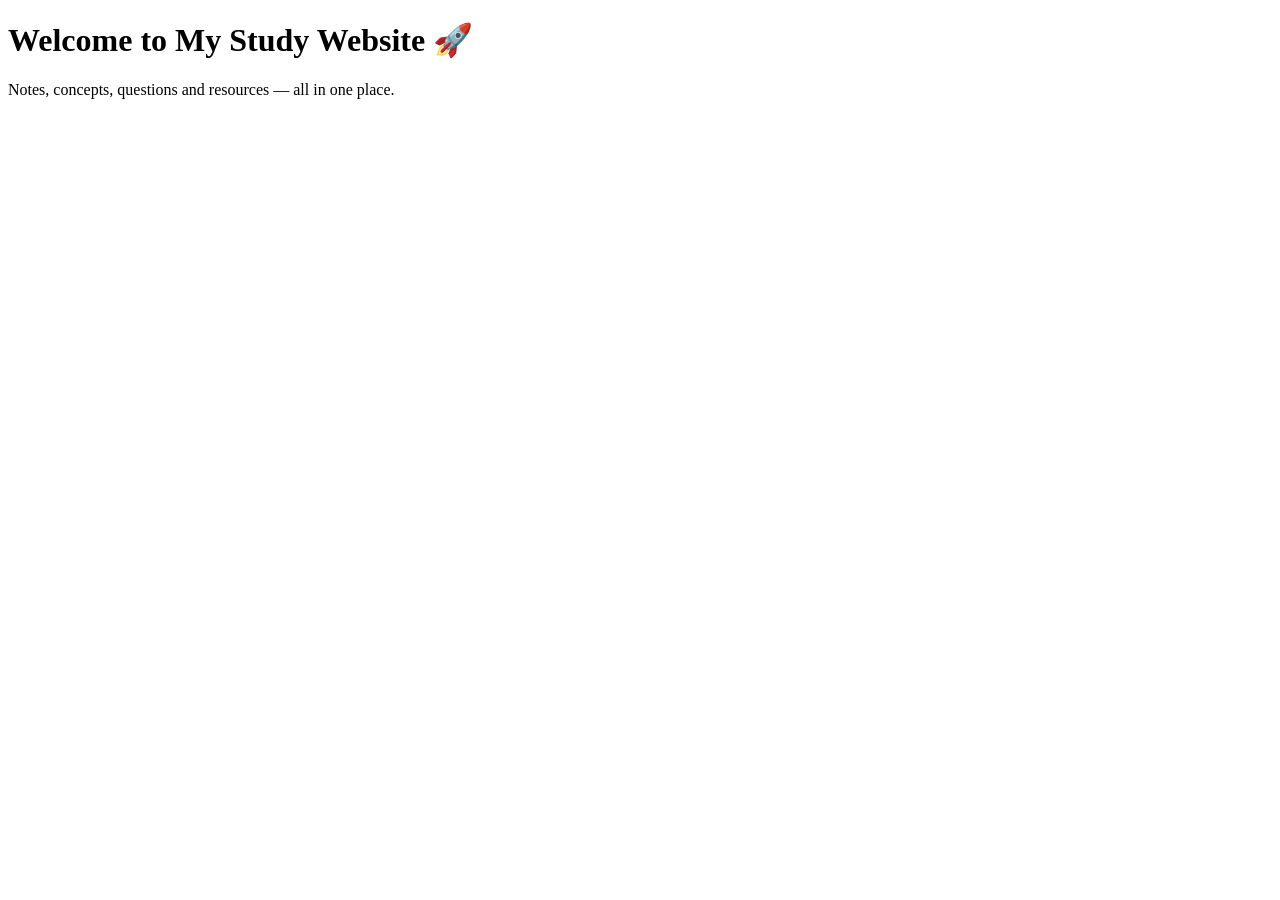
==== index.html @ 1bb15954 "Create index.html" ====
<!DOCTYPE html>
<html>
<head>
    <title>My Study Website</title>
</head>

<body>
    <h1>Welcome to My Study Website 🚀</h1>
    <p>Notes, concepts, questions and resources — all in one place.</p>
</body>
</html>
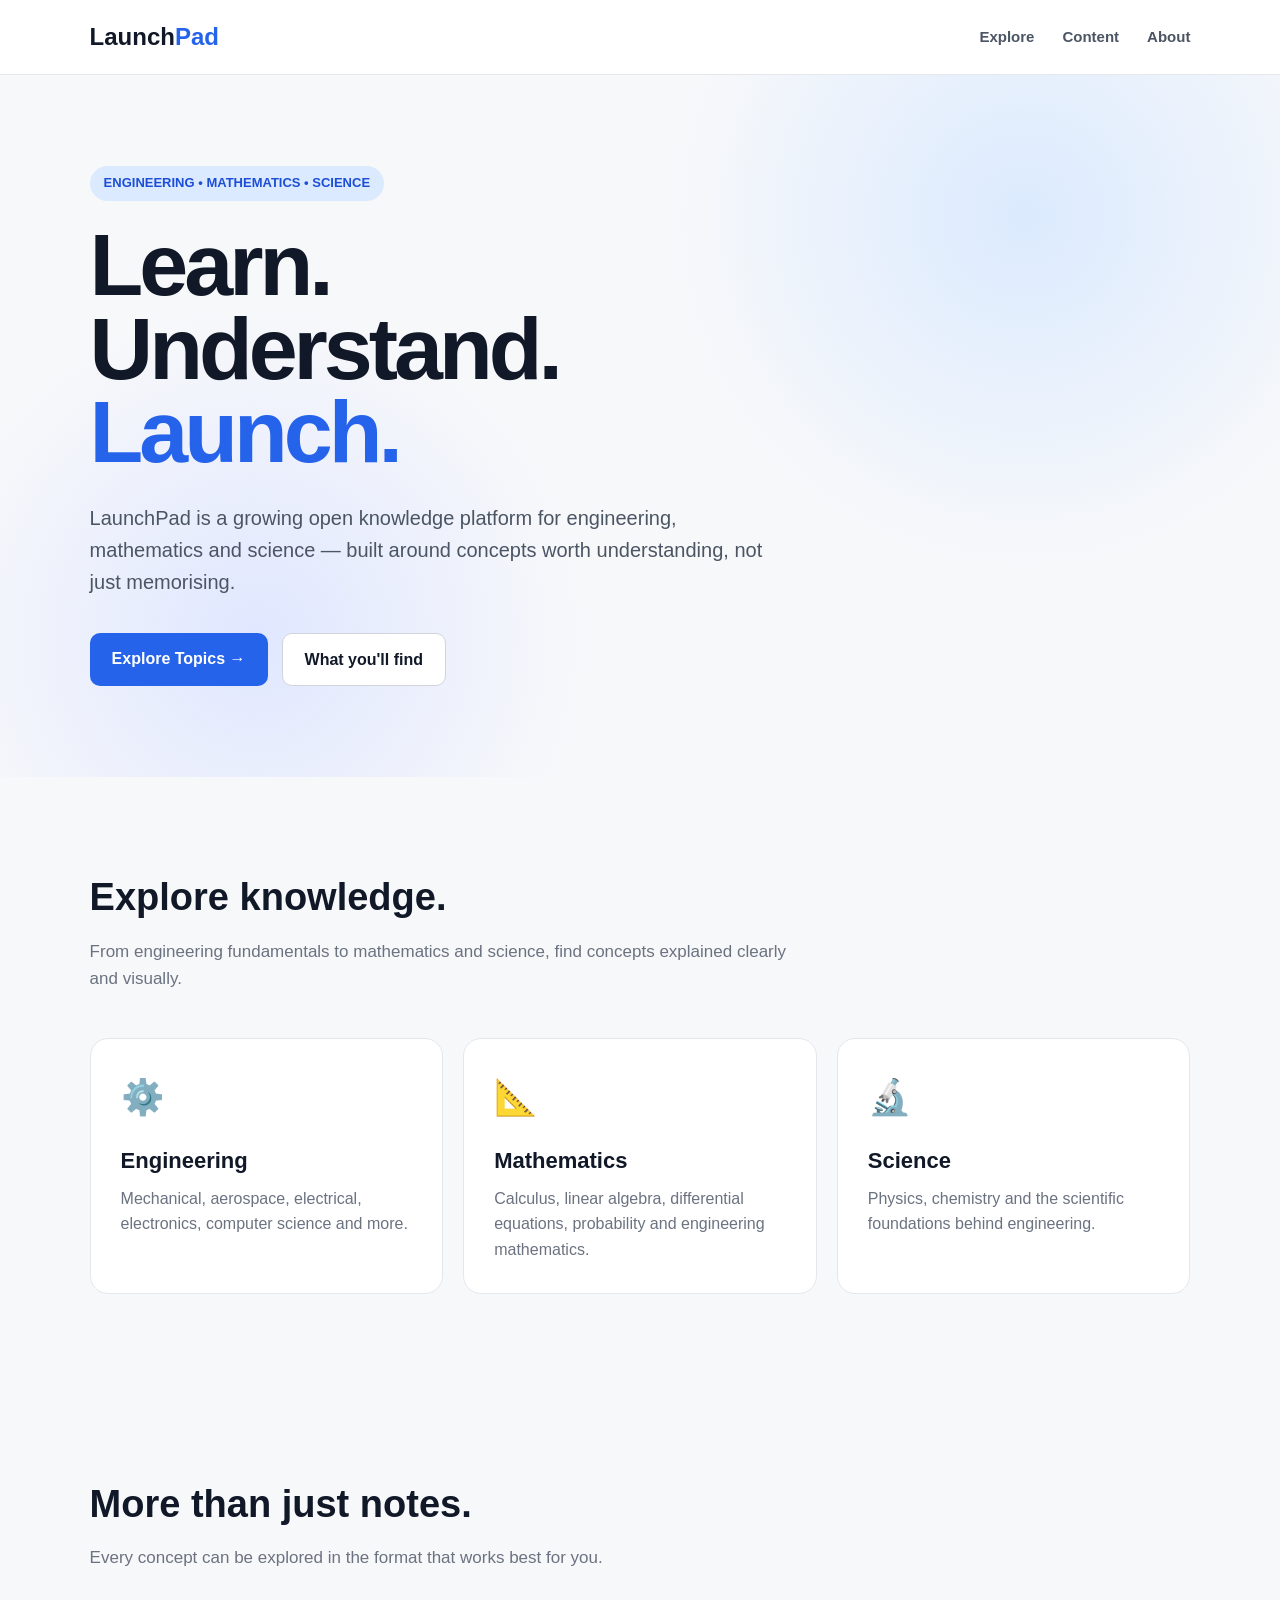
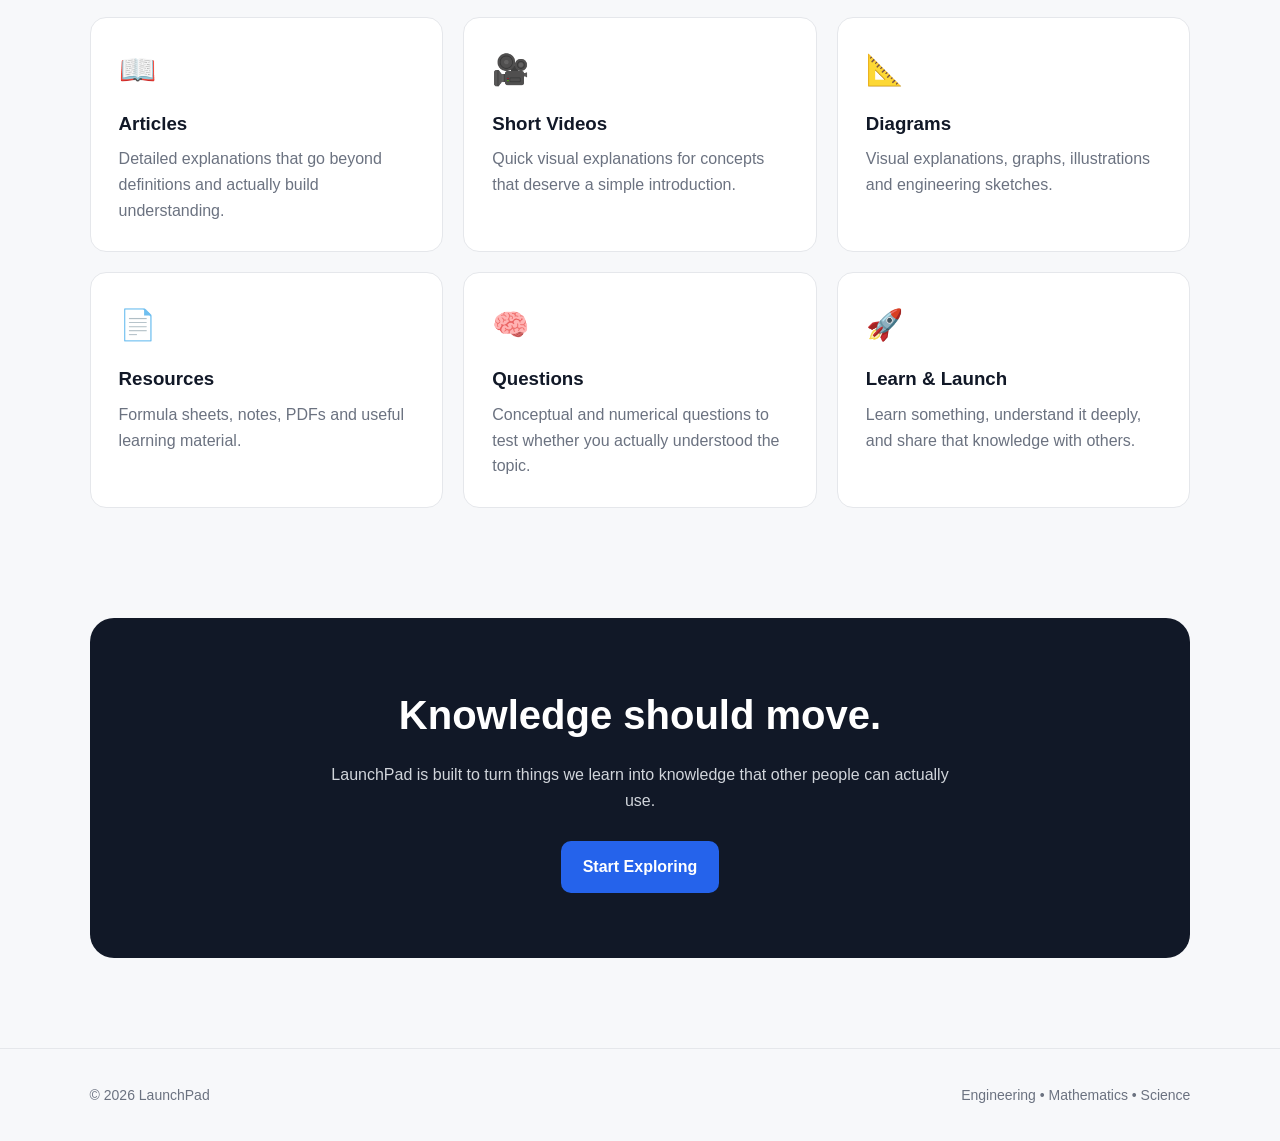
==== commit e0a75794: "Update index.html" ====
--- a/index.html
+++ b/index.html
@@ -1,11 +1,614 @@
 <!DOCTYPE html>
-<html>
+<html lang="en">
 <head>
-    <title>My Study Website</title>
+    <meta charset="UTF-8">
+    <meta name="viewport" content="width=device-width, initial-scale=1.0">
+
+    <title>LaunchPad — Engineering, Mathematics & Science</title>
+
+    <meta name="description"
+          content="LaunchPad is an open learning platform for engineering, mathematics and science.">
+
+    <style>
+        * {
+            margin: 0;
+            padding: 0;
+            box-sizing: border-box;
+        }
+
+        html {
+            scroll-behavior: smooth;
+        }
+
+        body {
+            font-family: -apple-system, BlinkMacSystemFont, "Segoe UI",
+                         Roboto, Helvetica, Arial, sans-serif;
+            background: #f7f8fa;
+            color: #111827;
+            line-height: 1.6;
+        }
+
+        /* NAVBAR */
+
+        nav {
+            position: sticky;
+            top: 0;
+            z-index: 1000;
+
+            display: flex;
+            align-items: center;
+            justify-content: space-between;
+
+            padding: 18px 7%;
+
+            background: rgba(255, 255, 255, 0.92);
+            backdrop-filter: blur(12px);
+
+            border-bottom: 1px solid #e5e7eb;
+        }
+
+        .logo {
+            font-size: 24px;
+            font-weight: 800;
+            text-decoration: none;
+            color: #111827;
+        }
+
+        .logo span {
+            color: #2563eb;
+        }
+
+        .nav-links {
+            display: flex;
+            gap: 28px;
+            list-style: none;
+        }
+
+        .nav-links a {
+            text-decoration: none;
+            color: #4b5563;
+            font-size: 15px;
+            font-weight: 600;
+        }
+
+        .nav-links a:hover {
+            color: #2563eb;
+        }
+
+        /* HERO */
+
+        .hero {
+            min-height: 78vh;
+
+            display: flex;
+            align-items: center;
+
+            padding: 80px 7%;
+
+            background:
+                radial-gradient(circle at 80% 20%, #dbeafe 0%, transparent 30%),
+                radial-gradient(circle at 20% 80%, #e0e7ff 0%, transparent 28%);
+        }
+
+        .hero-content {
+            max-width: 850px;
+        }
+
+        .badge {
+            display: inline-block;
+
+            padding: 7px 14px;
+            margin-bottom: 22px;
+
+            border-radius: 999px;
+
+            background: #dbeafe;
+            color: #1d4ed8;
+
+            font-size: 13px;
+            font-weight: 700;
+        }
+
+        .hero h1 {
+            font-size: clamp(48px, 8vw, 88px);
+            line-height: 0.95;
+            letter-spacing: -4px;
+            margin-bottom: 28px;
+        }
+
+        .hero h1 span {
+            color: #2563eb;
+        }
+
+        .hero p {
+            max-width: 680px;
+
+            font-size: 20px;
+            color: #4b5563;
+
+            margin-bottom: 35px;
+        }
+
+        .buttons {
+            display: flex;
+            gap: 14px;
+            flex-wrap: wrap;
+        }
+
+        .button {
+            display: inline-block;
+
+            padding: 13px 22px;
+
+            border-radius: 10px;
+
+            text-decoration: none;
+
+            font-weight: 700;
+            transition: 0.2s;
+        }
+
+        .primary {
+            background: #2563eb;
+            color: white;
+        }
+
+        .primary:hover {
+            background: #1d4ed8;
+            transform: translateY(-2px);
+        }
+
+        .secondary {
+            background: white;
+            color: #111827;
+            border: 1px solid #d1d5db;
+        }
+
+        .secondary:hover {
+            border-color: #2563eb;
+        }
+
+        /* GENERAL */
+
+        section {
+            padding: 90px 7%;
+        }
+
+        .section-heading {
+            max-width: 700px;
+            margin-bottom: 45px;
+        }
+
+        .section-heading h2 {
+            font-size: 38px;
+            margin-bottom: 10px;
+        }
+
+        .section-heading p {
+            color: #6b7280;
+            font-size: 17px;
+        }
+
+        /* SUBJECTS */
+
+        .subject-grid {
+            display: grid;
+
+            grid-template-columns: repeat(3, 1fr);
+
+            gap: 20px;
+        }
+
+        .subject-card {
+            padding: 30px;
+
+            background: white;
+
+            border: 1px solid #e5e7eb;
+            border-radius: 18px;
+
+            text-decoration: none;
+            color: inherit;
+
+            transition: 0.25s;
+        }
+
+        .subject-card:hover {
+            transform: translateY(-5px);
+            border-color: #93c5fd;
+            box-shadow: 0 15px 35px rgba(0, 0, 0, 0.07);
+        }
+
+        .subject-icon {
+            font-size: 35px;
+            margin-bottom: 18px;
+        }
+
+        .subject-card h3 {
+            font-size: 22px;
+            margin-bottom: 8px;
+        }
+
+        .subject-card p {
+            color: #6b7280;
+        }
+
+        /* CONTENT TYPES */
+
+        .content-grid {
+            display: grid;
+
+            grid-template-columns: repeat(3, 1fr);
+
+            gap: 20px;
+        }
+
+        .content-card {
+            background: white;
+
+            padding: 28px;
+
+            border-radius: 16px;
+
+            border: 1px solid #e5e7eb;
+        }
+
+        .content-card .icon {
+            font-size: 30px;
+            margin-bottom: 15px;
+        }
+
+        .content-card h3 {
+            margin-bottom: 8px;
+        }
+
+        .content-card p {
+            color: #6b7280;
+        }
+
+        /* CTA */
+
+        .cta {
+            margin: 20px 7% 90px;
+
+            padding: 65px 40px;
+
+            border-radius: 24px;
+
+            background: #111827;
+            color: white;
+
+            text-align: center;
+        }
+
+        .cta h2 {
+            font-size: 40px;
+            margin-bottom: 15px;
+        }
+
+        .cta p {
+            max-width: 650px;
+            margin: 0 auto 28px;
+
+            color: #d1d5db;
+        }
+
+        /* FOOTER */
+
+        footer {
+            padding: 35px 7%;
+
+            border-top: 1px solid #e5e7eb;
+
+            display: flex;
+            justify-content: space-between;
+
+            color: #6b7280;
+
+            font-size: 14px;
+        }
+
+        /* MOBILE */
+
+        @media (max-width: 800px) {
+
+            .nav-links {
+                display: none;
+            }
+
+            .hero {
+                min-height: 70vh;
+                padding-top: 60px;
+            }
+
+            .hero h1 {
+                letter-spacing: -2px;
+            }
+
+            .hero p {
+                font-size: 18px;
+            }
+
+            .subject-grid,
+            .content-grid {
+                grid-template-columns: 1fr;
+            }
+
+            section {
+                padding: 65px 6%;
+            }
+
+            .cta {
+                margin: 10px 6% 60px;
+            }
+
+            footer {
+                flex-direction: column;
+                gap: 10px;
+            }
+        }
+    </style>
 </head>
 
 <body>
-    <h1>Welcome to My Study Website 🚀</h1>
-    <p>Notes, concepts, questions and resources — all in one place.</p>
+
+    <!-- NAVIGATION -->
+
+    <nav>
+
+        <a href="#" class="logo">
+            Launch<span>Pad</span>
+        </a>
+
+        <ul class="nav-links">
+            <li><a href="#explore">Explore</a></li>
+            <li><a href="#content">Content</a></li>
+            <li><a href="#about">About</a></li>
+        </ul>
+
+    </nav>
+
+
+    <!-- HERO -->
+
+    <header class="hero">
+
+        <div class="hero-content">
+
+            <div class="badge">
+                ENGINEERING • MATHEMATICS • SCIENCE
+            </div>
+
+            <h1>
+                Learn.<br>
+                Understand.<br>
+                <span>Launch.</span>
+            </h1>
+
+            <p>
+                LaunchPad is a growing open knowledge platform for
+                engineering, mathematics and science — built around
+                concepts worth understanding, not just memorising.
+            </p>
+
+            <div class="buttons">
+
+                <a href="#explore" class="button primary">
+                    Explore Topics →
+                </a>
+
+                <a href="#content" class="button secondary">
+                    What you'll find
+                </a>
+
+            </div>
+
+        </div>
+
+    </header>
+
+
+    <!-- EXPLORE -->
+
+    <section id="explore">
+
+        <div class="section-heading">
+
+            <h2>Explore knowledge.</h2>
+
+            <p>
+                From engineering fundamentals to mathematics and
+                science, find concepts explained clearly and visually.
+            </p>
+
+        </div>
+
+
+        <div class="subject-grid">
+
+            <a href="#" class="subject-card">
+
+                <div class="subject-icon">⚙️</div>
+
+                <h3>Engineering</h3>
+
+                <p>
+                    Mechanical, aerospace, electrical, electronics,
+                    computer science and more.
+                </p>
+
+            </a>
+
+
+            <a href="#" class="subject-card">
+
+                <div class="subject-icon">📐</div>
+
+                <h3>Mathematics</h3>
+
+                <p>
+                    Calculus, linear algebra, differential equations,
+                    probability and engineering mathematics.
+                </p>
+
+            </a>
+
+
+            <a href="#" class="subject-card">
+
+                <div class="subject-icon">🔬</div>
+
+                <h3>Science</h3>
+
+                <p>
+                    Physics, chemistry and the scientific foundations
+                    behind engineering.
+                </p>
+
+            </a>
+
+        </div>
+
+    </section>
+
+
+    <!-- CONTENT -->
+
+    <section id="content">
+
+        <div class="section-heading">
+
+            <h2>More than just notes.</h2>
+
+            <p>
+                Every concept can be explored in the format that
+                works best for you.
+            </p>
+
+        </div>
+
+
+        <div class="content-grid">
+
+            <div class="content-card">
+
+                <div class="icon">📖</div>
+
+                <h3>Articles</h3>
+
+                <p>
+                    Detailed explanations that go beyond definitions
+                    and actually build understanding.
+                </p>
+
+            </div>
+
+
+            <div class="content-card">
+
+                <div class="icon">🎥</div>
+
+                <h3>Short Videos</h3>
+
+                <p>
+                    Quick visual explanations for concepts that
+                    deserve a simple introduction.
+                </p>
+
+            </div>
+
+
+            <div class="content-card">
+
+                <div class="icon">📐</div>
+
+                <h3>Diagrams</h3>
+
+                <p>
+                    Visual explanations, graphs, illustrations and
+                    engineering sketches.
+                </p>
+
+            </div>
+
+
+            <div class="content-card">
+
+                <div class="icon">📄</div>
+
+                <h3>Resources</h3>
+
+                <p>
+                    Formula sheets, notes, PDFs and useful learning
+                    material.
+                </p>
+
+            </div>
+
+
+            <div class="content-card">
+
+                <div class="icon">🧠</div>
+
+                <h3>Questions</h3>
+
+                <p>
+                    Conceptual and numerical questions to test whether
+                    you actually understood the topic.
+                </p>
+
+            </div>
+
+
+            <div class="content-card">
+
+                <div class="icon">🚀</div>
+
+                <h3>Learn & Launch</h3>
+
+                <p>
+                    Learn something, understand it deeply, and share
+                    that knowledge with others.
+                </p>
+
+            </div>
+
+        </div>
+
+    </section>
+
+
+    <!-- ABOUT / CTA -->
+
+    <div class="cta" id="about">
+
+        <h2>Knowledge should move.</h2>
+
+        <p>
+            LaunchPad is built to turn things we learn into
+            knowledge that other people can actually use.
+        </p>
+
+        <a href="#explore" class="button primary">
+            Start Exploring
+        </a>
+
+    </div>
+
+
+    <!-- FOOTER -->
+
+    <footer>
+
+        <div>
+            © 2026 LaunchPad
+        </div>
+
+        <div>
+            Engineering • Mathematics • Science
+        </div>
+
+    </footer>
+
 </body>
 </html>
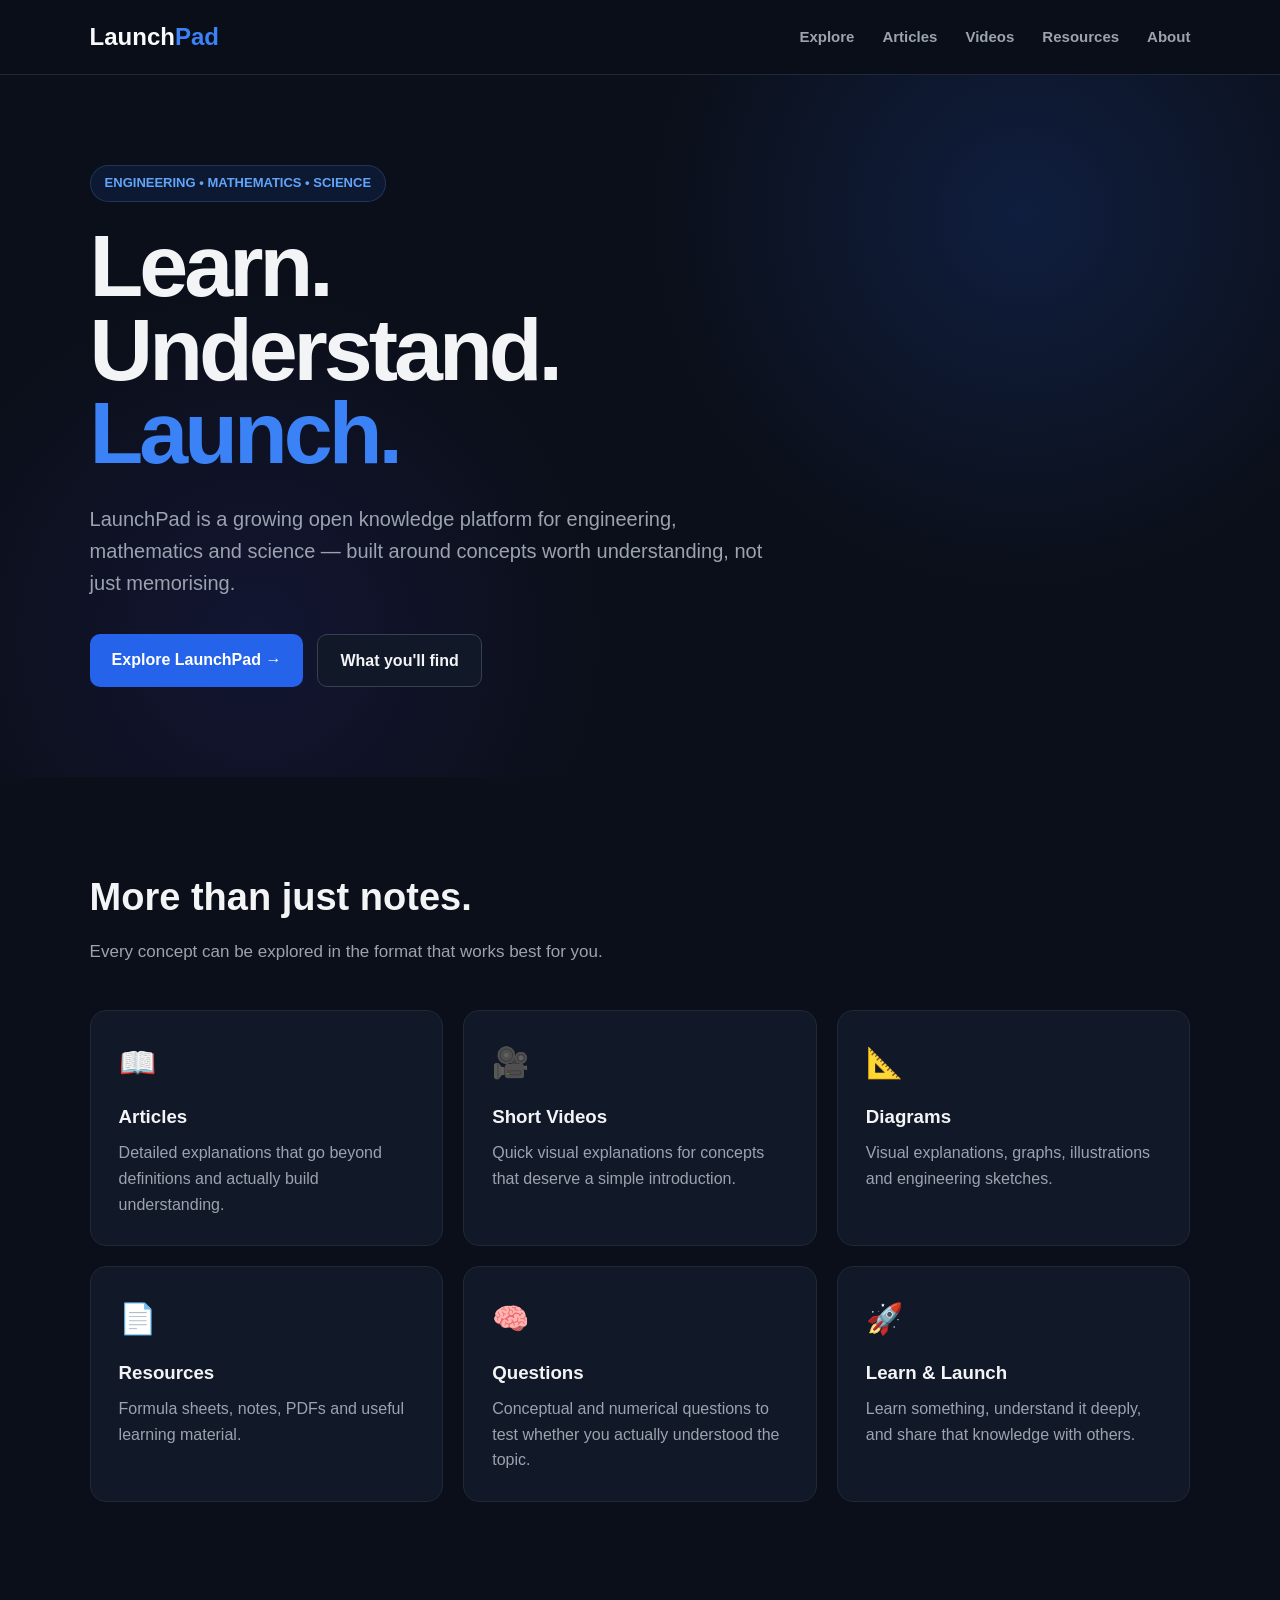
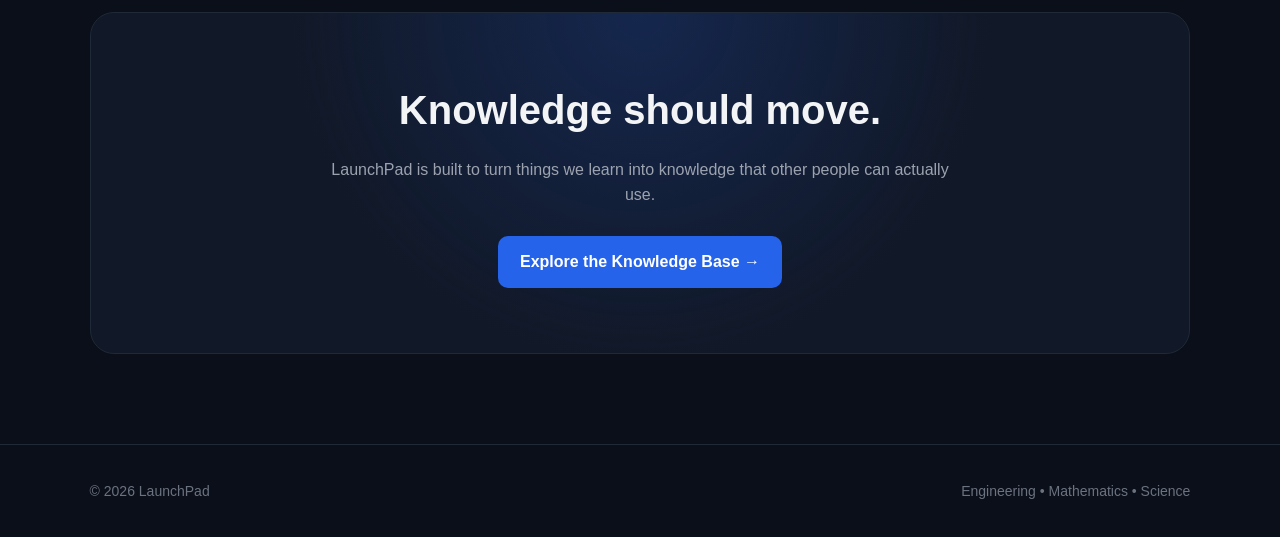
==== commit 7dee9653: "Update index.html" ====
--- a/index.html
+++ b/index.html
@@ -1,614 +1,299 @@
 <!DOCTYPE html>
 <html lang="en">
+
 <head>
+
     <meta charset="UTF-8">
-    <meta name="viewport" content="width=device-width, initial-scale=1.0">
+
+    <meta name="viewport"
+          content="width=device-width, initial-scale=1.0">
 
     <title>LaunchPad — Engineering, Mathematics & Science</title>
 
     <meta name="description"
-          content="LaunchPad is an open learning platform for engineering, mathematics and science.">
-
-    <style>
-        * {
-            margin: 0;
-            padding: 0;
-            box-sizing: border-box;
-        }
-
-        html {
-            scroll-behavior: smooth;
-        }
-
-        body {
-            font-family: -apple-system, BlinkMacSystemFont, "Segoe UI",
-                         Roboto, Helvetica, Arial, sans-serif;
-            background: #f7f8fa;
-            color: #111827;
-            line-height: 1.6;
-        }
-
-        /* NAVBAR */
-
-        nav {
-            position: sticky;
-            top: 0;
-            z-index: 1000;
-
-            display: flex;
-            align-items: center;
-            justify-content: space-between;
-
-            padding: 18px 7%;
-
-            background: rgba(255, 255, 255, 0.92);
-            backdrop-filter: blur(12px);
-
-            border-bottom: 1px solid #e5e7eb;
-        }
-
-        .logo {
-            font-size: 24px;
-            font-weight: 800;
-            text-decoration: none;
-            color: #111827;
-        }
-
-        .logo span {
-            color: #2563eb;
-        }
-
-        .nav-links {
-            display: flex;
-            gap: 28px;
-            list-style: none;
-        }
-
-        .nav-links a {
-            text-decoration: none;
-            color: #4b5563;
-            font-size: 15px;
-            font-weight: 600;
-        }
-
-        .nav-links a:hover {
-            color: #2563eb;
-        }
-
-        /* HERO */
-
-        .hero {
-            min-height: 78vh;
-
-            display: flex;
-            align-items: center;
-
-            padding: 80px 7%;
-
-            background:
-                radial-gradient(circle at 80% 20%, #dbeafe 0%, transparent 30%),
-                radial-gradient(circle at 20% 80%, #e0e7ff 0%, transparent 28%);
-        }
-
-        .hero-content {
-            max-width: 850px;
-        }
-
-        .badge {
-            display: inline-block;
-
-            padding: 7px 14px;
-            margin-bottom: 22px;
-
-            border-radius: 999px;
-
-            background: #dbeafe;
-            color: #1d4ed8;
-
-            font-size: 13px;
-            font-weight: 700;
-        }
-
-        .hero h1 {
-            font-size: clamp(48px, 8vw, 88px);
-            line-height: 0.95;
-            letter-spacing: -4px;
-            margin-bottom: 28px;
-        }
-
-        .hero h1 span {
-            color: #2563eb;
-        }
-
-        .hero p {
-            max-width: 680px;
-
-            font-size: 20px;
-            color: #4b5563;
-
-            margin-bottom: 35px;
-        }
-
-        .buttons {
-            display: flex;
-            gap: 14px;
-            flex-wrap: wrap;
-        }
-
-        .button {
-            display: inline-block;
-
-            padding: 13px 22px;
-
-            border-radius: 10px;
-
-            text-decoration: none;
-
-            font-weight: 700;
-            transition: 0.2s;
-        }
-
-        .primary {
-            background: #2563eb;
-            color: white;
-        }
-
-        .primary:hover {
-            background: #1d4ed8;
-            transform: translateY(-2px);
-        }
-
-        .secondary {
-            background: white;
-            color: #111827;
-            border: 1px solid #d1d5db;
-        }
-
-        .secondary:hover {
-            border-color: #2563eb;
-        }
-
-        /* GENERAL */
-
-        section {
-            padding: 90px 7%;
-        }
-
-        .section-heading {
-            max-width: 700px;
-            margin-bottom: 45px;
-        }
-
-        .section-heading h2 {
-            font-size: 38px;
-            margin-bottom: 10px;
-        }
-
-        .section-heading p {
-            color: #6b7280;
-            font-size: 17px;
-        }
-
-        /* SUBJECTS */
-
-        .subject-grid {
-            display: grid;
-
-            grid-template-columns: repeat(3, 1fr);
-
-            gap: 20px;
-        }
-
-        .subject-card {
-            padding: 30px;
-
-            background: white;
-
-            border: 1px solid #e5e7eb;
-            border-radius: 18px;
-
-            text-decoration: none;
-            color: inherit;
-
-            transition: 0.25s;
-        }
-
-        .subject-card:hover {
-            transform: translateY(-5px);
-            border-color: #93c5fd;
-            box-shadow: 0 15px 35px rgba(0, 0, 0, 0.07);
-        }
-
-        .subject-icon {
-            font-size: 35px;
-            margin-bottom: 18px;
-        }
-
-        .subject-card h3 {
-            font-size: 22px;
-            margin-bottom: 8px;
-        }
-
-        .subject-card p {
-            color: #6b7280;
-        }
-
-        /* CONTENT TYPES */
-
-        .content-grid {
-            display: grid;
-
-            grid-template-columns: repeat(3, 1fr);
-
-            gap: 20px;
-        }
-
-        .content-card {
-            background: white;
-
-            padding: 28px;
-
-            border-radius: 16px;
-
-            border: 1px solid #e5e7eb;
-        }
-
-        .content-card .icon {
-            font-size: 30px;
-            margin-bottom: 15px;
-        }
-
-        .content-card h3 {
-            margin-bottom: 8px;
-        }
-
-        .content-card p {
-            color: #6b7280;
-        }
-
-        /* CTA */
-
-        .cta {
-            margin: 20px 7% 90px;
-
-            padding: 65px 40px;
-
-            border-radius: 24px;
-
-            background: #111827;
-            color: white;
-
-            text-align: center;
-        }
-
-        .cta h2 {
-            font-size: 40px;
-            margin-bottom: 15px;
-        }
-
-        .cta p {
-            max-width: 650px;
-            margin: 0 auto 28px;
-
-            color: #d1d5db;
-        }
-
-        /* FOOTER */
-
-        footer {
-            padding: 35px 7%;
-
-            border-top: 1px solid #e5e7eb;
-
-            display: flex;
-            justify-content: space-between;
-
-            color: #6b7280;
-
-            font-size: 14px;
-        }
-
-        /* MOBILE */
-
-        @media (max-width: 800px) {
-
-            .nav-links {
-                display: none;
-            }
-
-            .hero {
-                min-height: 70vh;
-                padding-top: 60px;
-            }
-
-            .hero h1 {
-                letter-spacing: -2px;
-            }
-
-            .hero p {
-                font-size: 18px;
-            }
-
-            .subject-grid,
-            .content-grid {
-                grid-template-columns: 1fr;
-            }
-
-            section {
-                padding: 65px 6%;
-            }
-
-            .cta {
-                margin: 10px 6% 60px;
-            }
-
-            footer {
-                flex-direction: column;
-                gap: 10px;
-            }
-        }
-    </style>
+          content="LaunchPad is an open knowledge platform for engineering, mathematics and science.">
+
+    <link rel="stylesheet" href="css/style.css">
+
 </head>
 
+
 <body>
 
-    <!-- NAVIGATION -->
-
-    <nav>
-
-        <a href="#" class="logo">
-            Launch<span>Pad</span>
-        </a>
-
-        <ul class="nav-links">
-            <li><a href="#explore">Explore</a></li>
-            <li><a href="#content">Content</a></li>
-            <li><a href="#about">About</a></li>
-        </ul>
-
-    </nav>
-
-
-    <!-- HERO -->
-
-    <header class="hero">
-
-        <div class="hero-content">
-
-            <div class="badge">
-                ENGINEERING • MATHEMATICS • SCIENCE
-            </div>
-
-            <h1>
-                Learn.<br>
-                Understand.<br>
-                <span>Launch.</span>
-            </h1>
-
-            <p>
-                LaunchPad is a growing open knowledge platform for
-                engineering, mathematics and science — built around
-                concepts worth understanding, not just memorising.
-            </p>
-
-            <div class="buttons">
-
-                <a href="#explore" class="button primary">
-                    Explore Topics →
-                </a>
-
-                <a href="#content" class="button secondary">
-                    What you'll find
-                </a>
-
-            </div>
-
-        </div>
-
-    </header>
-
-
-    <!-- EXPLORE -->
-
-    <section id="explore">
-
-        <div class="section-heading">
-
-            <h2>Explore knowledge.</h2>
-
-            <p>
-                From engineering fundamentals to mathematics and
-                science, find concepts explained clearly and visually.
-            </p>
-
-        </div>
-
-
-        <div class="subject-grid">
-
-            <a href="#" class="subject-card">
-
-                <div class="subject-icon">⚙️</div>
-
-                <h3>Engineering</h3>
-
-                <p>
-                    Mechanical, aerospace, electrical, electronics,
-                    computer science and more.
-                </p>
+
+<!-- =========================
+     NAVIGATION
+========================= -->
+
+<nav>
+
+    <a href="index.html" class="logo">
+        Launch<span>Pad</span>
+    </a>
+
+    <ul class="nav-links">
+
+        <li>
+            <a href="explore.html">Explore</a>
+        </li>
+
+        <li>
+            <a href="#">Articles</a>
+        </li>
+
+        <li>
+            <a href="#">Videos</a>
+        </li>
+
+        <li>
+            <a href="#">Resources</a>
+        </li>
+
+        <li>
+            <a href="#about">About</a>
+        </li>
+
+    </ul>
+
+</nav>
+
+
+<!-- =========================
+     HERO
+========================= -->
+
+<header class="hero">
+
+    <div class="hero-content">
+
+        <div class="badge">
+            ENGINEERING • MATHEMATICS • SCIENCE
+        </div>
+
+
+        <h1>
+
+            Learn.<br>
+
+            Understand.<br>
+
+            <span>Launch.</span>
+
+        </h1>
+
+
+        <p>
+
+            LaunchPad is a growing open knowledge platform for
+            engineering, mathematics and science — built around
+            concepts worth understanding, not just memorising.
+
+        </p>
+
+
+        <div class="buttons">
+
+            <a href="explore.html"
+               class="button primary">
+
+                Explore LaunchPad →
 
             </a>
 
 
-            <a href="#" class="subject-card">
-
-                <div class="subject-icon">📐</div>
-
-                <h3>Mathematics</h3>
-
-                <p>
-                    Calculus, linear algebra, differential equations,
-                    probability and engineering mathematics.
-                </p>
+            <a href="#content"
+               class="button secondary">
+
+                What you'll find
 
             </a>
 
-
-            <a href="#" class="subject-card">
-
-                <div class="subject-icon">🔬</div>
-
-                <h3>Science</h3>
-
-                <p>
-                    Physics, chemistry and the scientific foundations
-                    behind engineering.
-                </p>
-
-            </a>
-
-        </div>
-
-    </section>
-
-
-    <!-- CONTENT -->
-
-    <section id="content">
-
-        <div class="section-heading">
-
-            <h2>More than just notes.</h2>
-
-            <p>
-                Every concept can be explored in the format that
-                works best for you.
-            </p>
-
-        </div>
-
-
-        <div class="content-grid">
-
-            <div class="content-card">
-
-                <div class="icon">📖</div>
-
-                <h3>Articles</h3>
-
-                <p>
-                    Detailed explanations that go beyond definitions
-                    and actually build understanding.
-                </p>
-
-            </div>
-
-
-            <div class="content-card">
-
-                <div class="icon">🎥</div>
-
-                <h3>Short Videos</h3>
-
-                <p>
-                    Quick visual explanations for concepts that
-                    deserve a simple introduction.
-                </p>
-
-            </div>
-
-
-            <div class="content-card">
-
-                <div class="icon">📐</div>
-
-                <h3>Diagrams</h3>
-
-                <p>
-                    Visual explanations, graphs, illustrations and
-                    engineering sketches.
-                </p>
-
-            </div>
-
-
-            <div class="content-card">
-
-                <div class="icon">📄</div>
-
-                <h3>Resources</h3>
-
-                <p>
-                    Formula sheets, notes, PDFs and useful learning
-                    material.
-                </p>
-
-            </div>
-
-
-            <div class="content-card">
-
-                <div class="icon">🧠</div>
-
-                <h3>Questions</h3>
-
-                <p>
-                    Conceptual and numerical questions to test whether
-                    you actually understood the topic.
-                </p>
-
-            </div>
-
-
-            <div class="content-card">
-
-                <div class="icon">🚀</div>
-
-                <h3>Learn & Launch</h3>
-
-                <p>
-                    Learn something, understand it deeply, and share
-                    that knowledge with others.
-                </p>
-
-            </div>
-
-        </div>
-
-    </section>
-
-
-    <!-- ABOUT / CTA -->
-
-    <div class="cta" id="about">
-
-        <h2>Knowledge should move.</h2>
+        </div>
+
+    </div>
+
+</header>
+
+
+<!-- =========================
+     CONTENT TYPES
+========================= -->
+
+<section id="content">
+
+    <div class="section-heading">
+
+        <h2>
+            More than just notes.
+        </h2>
 
         <p>
-            LaunchPad is built to turn things we learn into
-            knowledge that other people can actually use.
+            Every concept can be explored in the format that
+            works best for you.
         </p>
 
-        <a href="#explore" class="button primary">
-            Start Exploring
-        </a>
-
-    </div>
-
-
-    <!-- FOOTER -->
-
-    <footer>
-
-        <div>
-            © 2026 LaunchPad
-        </div>
-
-        <div>
-            Engineering • Mathematics • Science
-        </div>
-
-    </footer>
+    </div>
+
+
+    <div class="content-grid">
+
+
+        <div class="content-card">
+
+            <div class="icon">
+                📖
+            </div>
+
+            <h3>
+                Articles
+            </h3>
+
+            <p>
+                Detailed explanations that go beyond definitions
+                and actually build understanding.
+            </p>
+
+        </div>
+
+
+        <div class="content-card">
+
+            <div class="icon">
+                🎥
+            </div>
+
+            <h3>
+                Short Videos
+            </h3>
+
+            <p>
+                Quick visual explanations for concepts that
+                deserve a simple introduction.
+            </p>
+
+        </div>
+
+
+        <div class="content-card">
+
+            <div class="icon">
+                📐
+            </div>
+
+            <h3>
+                Diagrams
+            </h3>
+
+            <p>
+                Visual explanations, graphs, illustrations and
+                engineering sketches.
+            </p>
+
+        </div>
+
+
+        <div class="content-card">
+
+            <div class="icon">
+                📄
+            </div>
+
+            <h3>
+                Resources
+            </h3>
+
+            <p>
+                Formula sheets, notes, PDFs and useful learning
+                material.
+            </p>
+
+        </div>
+
+
+        <div class="content-card">
+
+            <div class="icon">
+                🧠
+            </div>
+
+            <h3>
+                Questions
+            </h3>
+
+            <p>
+                Conceptual and numerical questions to test whether
+                you actually understood the topic.
+            </p>
+
+        </div>
+
+
+        <div class="content-card">
+
+            <div class="icon">
+                🚀
+            </div>
+
+            <h3>
+                Learn & Launch
+            </h3>
+
+            <p>
+                Learn something, understand it deeply, and share
+                that knowledge with others.
+            </p>
+
+        </div>
+
+
+    </div>
+
+</section>
+
+
+<!-- =========================
+     CTA
+========================= -->
+
+<div class="cta"
+     id="about">
+
+    <h2>
+        Knowledge should move.
+    </h2>
+
+    <p>
+        LaunchPad is built to turn things we learn into
+        knowledge that other people can actually use.
+    </p>
+
+    <a href="explore.html"
+       class="button primary">
+
+        Explore the Knowledge Base →
+
+    </a>
+
+</div>
+
+
+<!-- =========================
+     FOOTER
+========================= -->
+
+<footer>
+
+    <div>
+        © 2026 LaunchPad
+    </div>
+
+    <div>
+        Engineering • Mathematics • Science
+    </div>
+
+</footer>
+
 
 </body>
+
 </html>
--- a/css/style.css
+++ b/css/style.css
@@ -0,0 +1,446 @@
+* {
+    margin: 0;
+    padding: 0;
+    box-sizing: border-box;
+}
+
+html {
+    scroll-behavior: smooth;
+}
+
+body {
+    font-family: -apple-system, BlinkMacSystemFont, "Segoe UI",
+                 Roboto, Helvetica, Arial, sans-serif;
+
+    background: #0b0f19;
+    color: #f3f4f6;
+
+    line-height: 1.6;
+}
+
+/* =========================
+   NAVIGATION
+========================= */
+
+nav {
+    position: sticky;
+    top: 0;
+    z-index: 1000;
+
+    display: flex;
+    align-items: center;
+    justify-content: space-between;
+
+    padding: 18px 7%;
+
+    background: rgba(11, 15, 25, 0.88);
+    backdrop-filter: blur(14px);
+
+    border-bottom: 1px solid #1f2937;
+}
+
+.logo {
+    font-size: 24px;
+    font-weight: 800;
+
+    text-decoration: none;
+    color: #f9fafb;
+}
+
+.logo span {
+    color: #3b82f6;
+}
+
+.nav-links {
+    display: flex;
+    gap: 28px;
+
+    list-style: none;
+}
+
+.nav-links a {
+    text-decoration: none;
+    color: #9ca3af;
+
+    font-size: 15px;
+    font-weight: 600;
+
+    transition: 0.2s;
+}
+
+.nav-links a:hover {
+    color: #60a5fa;
+}
+
+/* =========================
+   HERO
+========================= */
+
+.hero {
+    min-height: 78vh;
+
+    display: flex;
+    align-items: center;
+
+    padding: 80px 7%;
+
+    background:
+        radial-gradient(
+            circle at 80% 20%,
+            rgba(37, 99, 235, 0.18),
+            transparent 32%
+        ),
+        radial-gradient(
+            circle at 20% 80%,
+            rgba(79, 70, 229, 0.12),
+            transparent 30%
+        );
+}
+
+.hero-content {
+    max-width: 850px;
+}
+
+.badge {
+    display: inline-block;
+
+    padding: 7px 14px;
+    margin-bottom: 22px;
+
+    border-radius: 999px;
+
+    background: rgba(37, 99, 235, 0.12);
+    color: #60a5fa;
+
+    border: 1px solid rgba(96, 165, 250, 0.2);
+
+    font-size: 13px;
+    font-weight: 700;
+}
+
+.hero h1 {
+    font-size: clamp(48px, 8vw, 88px);
+
+    line-height: 0.95;
+
+    letter-spacing: -4px;
+
+    margin-bottom: 28px;
+}
+
+.hero h1 span {
+    color: #3b82f6;
+}
+
+.hero p {
+    max-width: 680px;
+
+    font-size: 20px;
+
+    color: #9ca3af;
+
+    margin-bottom: 35px;
+}
+
+.buttons {
+    display: flex;
+    gap: 14px;
+
+    flex-wrap: wrap;
+}
+
+.button {
+    display: inline-block;
+
+    padding: 13px 22px;
+
+    border-radius: 10px;
+
+    text-decoration: none;
+
+    font-weight: 700;
+
+    transition: 0.2s;
+}
+
+.primary {
+    background: #2563eb;
+    color: white;
+}
+
+.primary:hover {
+    background: #3b82f6;
+    transform: translateY(-2px);
+}
+
+.secondary {
+    background: #111827;
+    color: #f3f4f6;
+
+    border: 1px solid #374151;
+}
+
+.secondary:hover {
+    border-color: #60a5fa;
+}
+
+/* =========================
+   SECTIONS
+========================= */
+
+section {
+    padding: 90px 7%;
+}
+
+.section-heading {
+    max-width: 700px;
+
+    margin-bottom: 45px;
+}
+
+.section-heading h2 {
+    font-size: 38px;
+
+    margin-bottom: 10px;
+}
+
+.section-heading p {
+    color: #9ca3af;
+
+    font-size: 17px;
+}
+
+/* =========================
+   CONTENT CARDS
+========================= */
+
+.content-grid {
+    display: grid;
+
+    grid-template-columns: repeat(3, 1fr);
+
+    gap: 20px;
+}
+
+.content-card {
+    background: #111827;
+
+    padding: 28px;
+
+    border-radius: 16px;
+
+    border: 1px solid #1f2937;
+
+    transition: 0.25s;
+}
+
+.content-card:hover {
+    transform: translateY(-4px);
+
+    border-color: #374151;
+
+    background: #151e2e;
+}
+
+.content-card .icon {
+    font-size: 30px;
+
+    margin-bottom: 15px;
+}
+
+.content-card h3 {
+    margin-bottom: 8px;
+}
+
+.content-card p {
+    color: #9ca3af;
+}
+
+/* =========================
+   EXPLORE PAGE
+========================= */
+
+.page-header {
+    padding: 90px 7% 50px;
+
+    background:
+        radial-gradient(
+            circle at 80% 20%,
+            rgba(37, 99, 235, 0.15),
+            transparent 30%
+        );
+}
+
+.page-header h1 {
+    font-size: clamp(42px, 7vw, 72px);
+
+    letter-spacing: -3px;
+
+    margin-bottom: 15px;
+}
+
+.page-header p {
+    color: #9ca3af;
+
+    max-width: 700px;
+
+    font-size: 18px;
+}
+
+.category {
+    margin-bottom: 70px;
+}
+
+.category h2 {
+    font-size: 30px;
+
+    margin-bottom: 25px;
+}
+
+.topic-grid {
+    display: grid;
+
+    grid-template-columns: repeat(3, 1fr);
+
+    gap: 18px;
+}
+
+.topic-card {
+    display: block;
+
+    padding: 25px;
+
+    background: #111827;
+
+    border: 1px solid #1f2937;
+
+    border-radius: 14px;
+
+    color: #f3f4f6;
+
+    text-decoration: none;
+
+    transition: 0.2s;
+}
+
+.topic-card:hover {
+    transform: translateY(-4px);
+
+    border-color: #3b82f6;
+
+    background: #151e2e;
+}
+
+.topic-card h3 {
+    margin-bottom: 7px;
+}
+
+.topic-card p {
+    color: #9ca3af;
+
+    font-size: 14px;
+}
+
+/* =========================
+   CTA
+========================= */
+
+.cta {
+    margin: 20px 7% 90px;
+
+    padding: 65px 40px;
+
+    border-radius: 24px;
+
+    background:
+        radial-gradient(
+            circle at 50% 0%,
+            rgba(37, 99, 235, 0.2),
+            transparent 55%
+        ),
+        #111827;
+
+    border: 1px solid #1f2937;
+
+    text-align: center;
+}
+
+.cta h2 {
+    font-size: 40px;
+
+    margin-bottom: 15px;
+}
+
+.cta p {
+    max-width: 650px;
+
+    margin: 0 auto 28px;
+
+    color: #9ca3af;
+}
+
+/* =========================
+   FOOTER
+========================= */
+
+footer {
+    padding: 35px 7%;
+
+    border-top: 1px solid #1f2937;
+
+    display: flex;
+
+    justify-content: space-between;
+
+    color: #6b7280;
+
+    font-size: 14px;
+}
+
+/* =========================
+   MOBILE
+========================= */
+
+@media (max-width: 800px) {
+
+    .nav-links {
+        display: none;
+    }
+
+    .hero {
+        min-height: 70vh;
+
+        padding-top: 60px;
+    }
+
+    .hero h1 {
+        letter-spacing: -2px;
+    }
+
+    .hero p {
+        font-size: 18px;
+    }
+
+    .content-grid,
+    .topic-grid {
+        grid-template-columns: 1fr;
+    }
+
+    section {
+        padding: 65px 6%;
+    }
+
+    .page-header {
+        padding: 65px 6% 35px;
+    }
+
+    .cta {
+        margin: 10px 6% 60px;
+    }
+
+    footer {
+        flex-direction: column;
+
+        gap: 10px;
+    }
+}
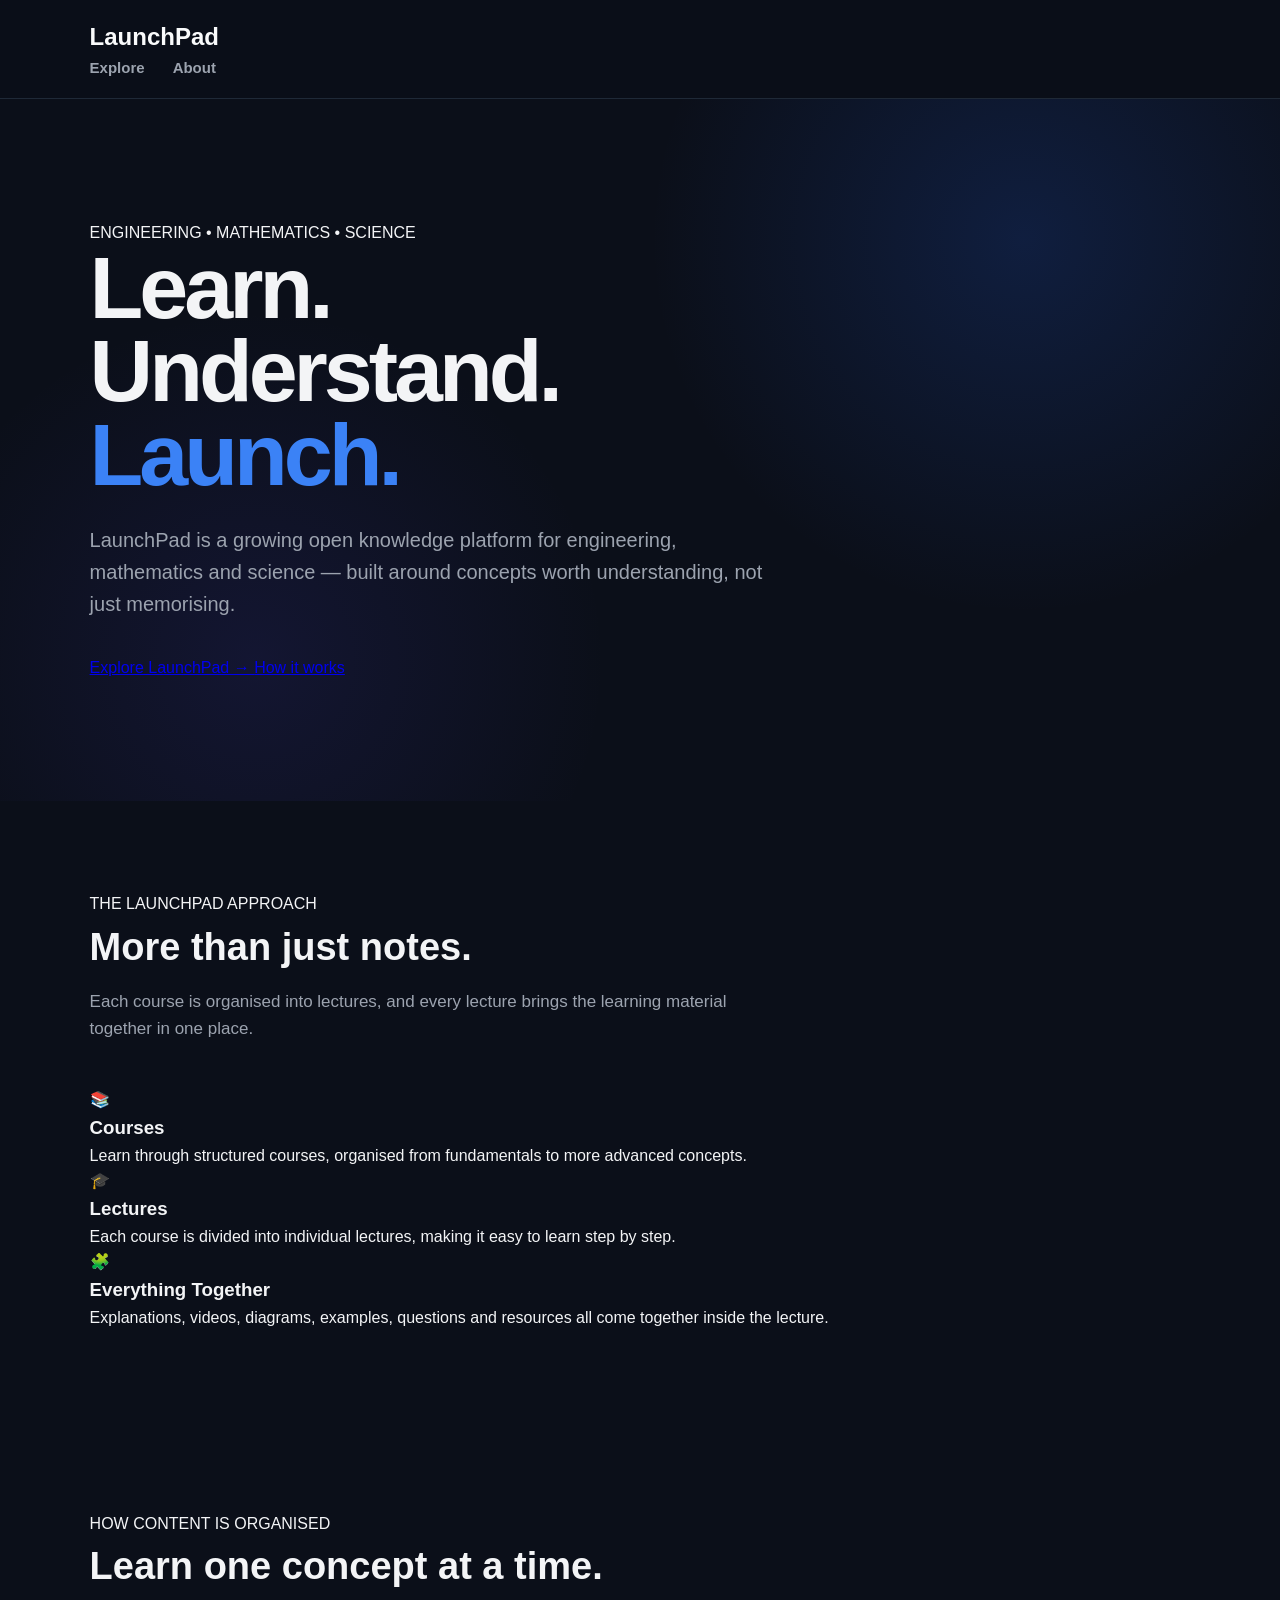
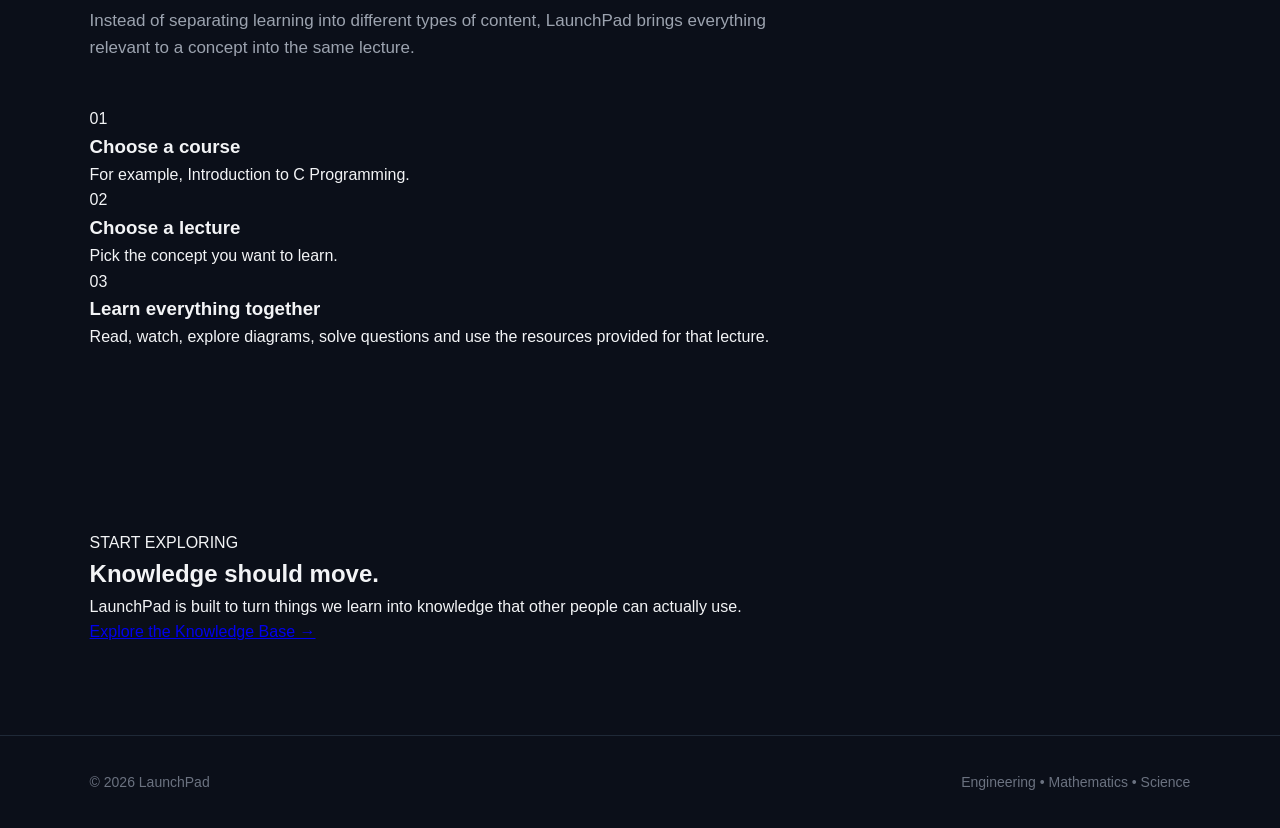
==== commit 999eb256: "Update index.html" ====
--- a/index.html
+++ b/index.html
@@ -1,299 +1,246 @@
 <!DOCTYPE html>
 <html lang="en">
-
 <head>
-
     <meta charset="UTF-8">
-
-    <meta name="viewport"
-          content="width=device-width, initial-scale=1.0">
-
-    <title>LaunchPad — Engineering, Mathematics & Science</title>
-
-    <meta name="description"
-          content="LaunchPad is an open knowledge platform for engineering, mathematics and science.">
+    <meta name="viewport" content="width=device-width, initial-scale=1.0">
+
+    <title>LaunchPad — Engineering Knowledge</title>
 
     <link rel="stylesheet" href="css/style.css">
-
 </head>
 
-
 <body>
 
-
-<!-- =========================
-     NAVIGATION
-========================= -->
-
-<nav>
-
-    <a href="index.html" class="logo">
-        Launch<span>Pad</span>
-    </a>
-
-    <ul class="nav-links">
-
-        <li>
-            <a href="explore.html">Explore</a>
-        </li>
-
-        <li>
-            <a href="#">Articles</a>
-        </li>
-
-        <li>
-            <a href="#">Videos</a>
-        </li>
-
-        <li>
-            <a href="#">Resources</a>
-        </li>
-
-        <li>
-            <a href="#about">About</a>
-        </li>
-
-    </ul>
-
-</nav>
-
-
-<!-- =========================
-     HERO
-========================= -->
-
-<header class="hero">
-
-    <div class="hero-content">
-
-        <div class="badge">
-            ENGINEERING • MATHEMATICS • SCIENCE
-        </div>
-
-
-        <h1>
-
-            Learn.<br>
-
-            Understand.<br>
-
-            <span>Launch.</span>
-
-        </h1>
-
+    <!-- Navigation -->
+    <nav class="navbar">
+
+        <div class="nav-container">
+
+            <a href="index.html" class="logo">
+                LaunchPad
+            </a>
+
+            <div class="nav-links">
+                <a href="explore.html">Explore</a>
+                <a href="#">About</a>
+            </div>
+
+        </div>
+
+    </nav>
+
+
+    <!-- Hero -->
+    <header class="hero">
+
+        <div class="hero-content">
+
+            <span class="hero-badge">
+                ENGINEERING • MATHEMATICS • SCIENCE
+            </span>
+
+            <h1>
+                Learn.<br>
+                Understand.<br>
+                <span>Launch.</span>
+            </h1>
+
+            <p>
+                LaunchPad is a growing open knowledge platform for
+                engineering, mathematics and science — built around
+                concepts worth understanding, not just memorising.
+            </p>
+
+            <div class="hero-buttons">
+
+                <a href="explore.html" class="btn btn-primary">
+                    Explore LaunchPad →
+                </a>
+
+                <a href="#how-it-works" class="btn btn-secondary">
+                    How it works
+                </a>
+
+            </div>
+
+        </div>
+
+    </header>
+
+
+    <!-- How LaunchPad Works -->
+    <section class="section" id="how-it-works">
+
+        <div class="section-heading">
+
+            <span class="section-label">
+                THE LAUNCHPAD APPROACH
+            </span>
+
+            <h2>
+                More than just notes.
+            </h2>
+
+            <p>
+                Each course is organised into lectures, and every lecture
+                brings the learning material together in one place.
+            </p>
+
+        </div>
+
+
+        <div class="feature-grid">
+
+            <div class="feature-card">
+                <div class="feature-icon">📚</div>
+
+                <h3>Courses</h3>
+
+                <p>
+                    Learn through structured courses, organised from
+                    fundamentals to more advanced concepts.
+                </p>
+            </div>
+
+
+            <div class="feature-card">
+                <div class="feature-icon">🎓</div>
+
+                <h3>Lectures</h3>
+
+                <p>
+                    Each course is divided into individual lectures,
+                    making it easy to learn step by step.
+                </p>
+            </div>
+
+
+            <div class="feature-card">
+                <div class="feature-icon">🧩</div>
+
+                <h3>Everything Together</h3>
+
+                <p>
+                    Explanations, videos, diagrams, examples, questions
+                    and resources all come together inside the lecture.
+                </p>
+            </div>
+
+        </div>
+
+    </section>
+
+
+    <!-- Example -->
+    <section class="section example-section">
+
+        <div class="section-heading">
+
+            <span class="section-label">
+                HOW CONTENT IS ORGANISED
+            </span>
+
+            <h2>
+                Learn one concept at a time.
+            </h2>
+
+            <p>
+                Instead of separating learning into different types of
+                content, LaunchPad brings everything relevant to a concept
+                into the same lecture.
+            </p>
+
+        </div>
+
+
+        <div class="learning-path">
+
+            <div class="path-step">
+                <span class="path-number">01</span>
+
+                <div>
+                    <h3>Choose a course</h3>
+                    <p>
+                        For example, Introduction to C Programming.
+                    </p>
+                </div>
+            </div>
+
+
+            <div class="path-line"></div>
+
+
+            <div class="path-step">
+                <span class="path-number">02</span>
+
+                <div>
+                    <h3>Choose a lecture</h3>
+                    <p>
+                        Pick the concept you want to learn.
+                    </p>
+                </div>
+            </div>
+
+
+            <div class="path-line"></div>
+
+
+            <div class="path-step">
+                <span class="path-number">03</span>
+
+                <div>
+                    <h3>Learn everything together</h3>
+                    <p>
+                        Read, watch, explore diagrams, solve questions
+                        and use the resources provided for that lecture.
+                    </p>
+                </div>
+            </div>
+
+        </div>
+
+    </section>
+
+
+    <!-- CTA -->
+    <section class="cta-section">
+
+        <div class="cta-content">
+
+            <span class="section-label">
+                START EXPLORING
+            </span>
+
+            <h2>
+                Knowledge should move.
+            </h2>
+
+            <p>
+                LaunchPad is built to turn things we learn into knowledge
+                that other people can actually use.
+            </p>
+
+            <a href="explore.html" class="btn btn-primary">
+                Explore the Knowledge Base →
+            </a>
+
+        </div>
+
+    </section>
+
+
+    <!-- Footer -->
+    <footer class="footer">
 
         <p>
-
-            LaunchPad is a growing open knowledge platform for
-            engineering, mathematics and science — built around
-            concepts worth understanding, not just memorising.
-
+            © 2026 LaunchPad
         </p>
 
-
-        <div class="buttons">
-
-            <a href="explore.html"
-               class="button primary">
-
-                Explore LaunchPad →
-
-            </a>
-
-
-            <a href="#content"
-               class="button secondary">
-
-                What you'll find
-
-            </a>
-
-        </div>
-
-    </div>
-
-</header>
-
-
-<!-- =========================
-     CONTENT TYPES
-========================= -->
-
-<section id="content">
-
-    <div class="section-heading">
-
-        <h2>
-            More than just notes.
-        </h2>
-
         <p>
-            Every concept can be explored in the format that
-            works best for you.
+            Engineering • Mathematics • Science
         </p>
 
-    </div>
-
-
-    <div class="content-grid">
-
-
-        <div class="content-card">
-
-            <div class="icon">
-                📖
-            </div>
-
-            <h3>
-                Articles
-            </h3>
-
-            <p>
-                Detailed explanations that go beyond definitions
-                and actually build understanding.
-            </p>
-
-        </div>
-
-
-        <div class="content-card">
-
-            <div class="icon">
-                🎥
-            </div>
-
-            <h3>
-                Short Videos
-            </h3>
-
-            <p>
-                Quick visual explanations for concepts that
-                deserve a simple introduction.
-            </p>
-
-        </div>
-
-
-        <div class="content-card">
-
-            <div class="icon">
-                📐
-            </div>
-
-            <h3>
-                Diagrams
-            </h3>
-
-            <p>
-                Visual explanations, graphs, illustrations and
-                engineering sketches.
-            </p>
-
-        </div>
-
-
-        <div class="content-card">
-
-            <div class="icon">
-                📄
-            </div>
-
-            <h3>
-                Resources
-            </h3>
-
-            <p>
-                Formula sheets, notes, PDFs and useful learning
-                material.
-            </p>
-
-        </div>
-
-
-        <div class="content-card">
-
-            <div class="icon">
-                🧠
-            </div>
-
-            <h3>
-                Questions
-            </h3>
-
-            <p>
-                Conceptual and numerical questions to test whether
-                you actually understood the topic.
-            </p>
-
-        </div>
-
-
-        <div class="content-card">
-
-            <div class="icon">
-                🚀
-            </div>
-
-            <h3>
-                Learn & Launch
-            </h3>
-
-            <p>
-                Learn something, understand it deeply, and share
-                that knowledge with others.
-            </p>
-
-        </div>
-
-
-    </div>
-
-</section>
-
-
-<!-- =========================
-     CTA
-========================= -->
-
-<div class="cta"
-     id="about">
-
-    <h2>
-        Knowledge should move.
-    </h2>
-
-    <p>
-        LaunchPad is built to turn things we learn into
-        knowledge that other people can actually use.
-    </p>
-
-    <a href="explore.html"
-       class="button primary">
-
-        Explore the Knowledge Base →
-
-    </a>
-
-</div>
-
-
-<!-- =========================
-     FOOTER
-========================= -->
-
-<footer>
-
-    <div>
-        © 2026 LaunchPad
-    </div>
-
-    <div>
-        Engineering • Mathematics • Science
-    </div>
-
-</footer>
-
+    </footer>
 
 </body>
-
 </html>
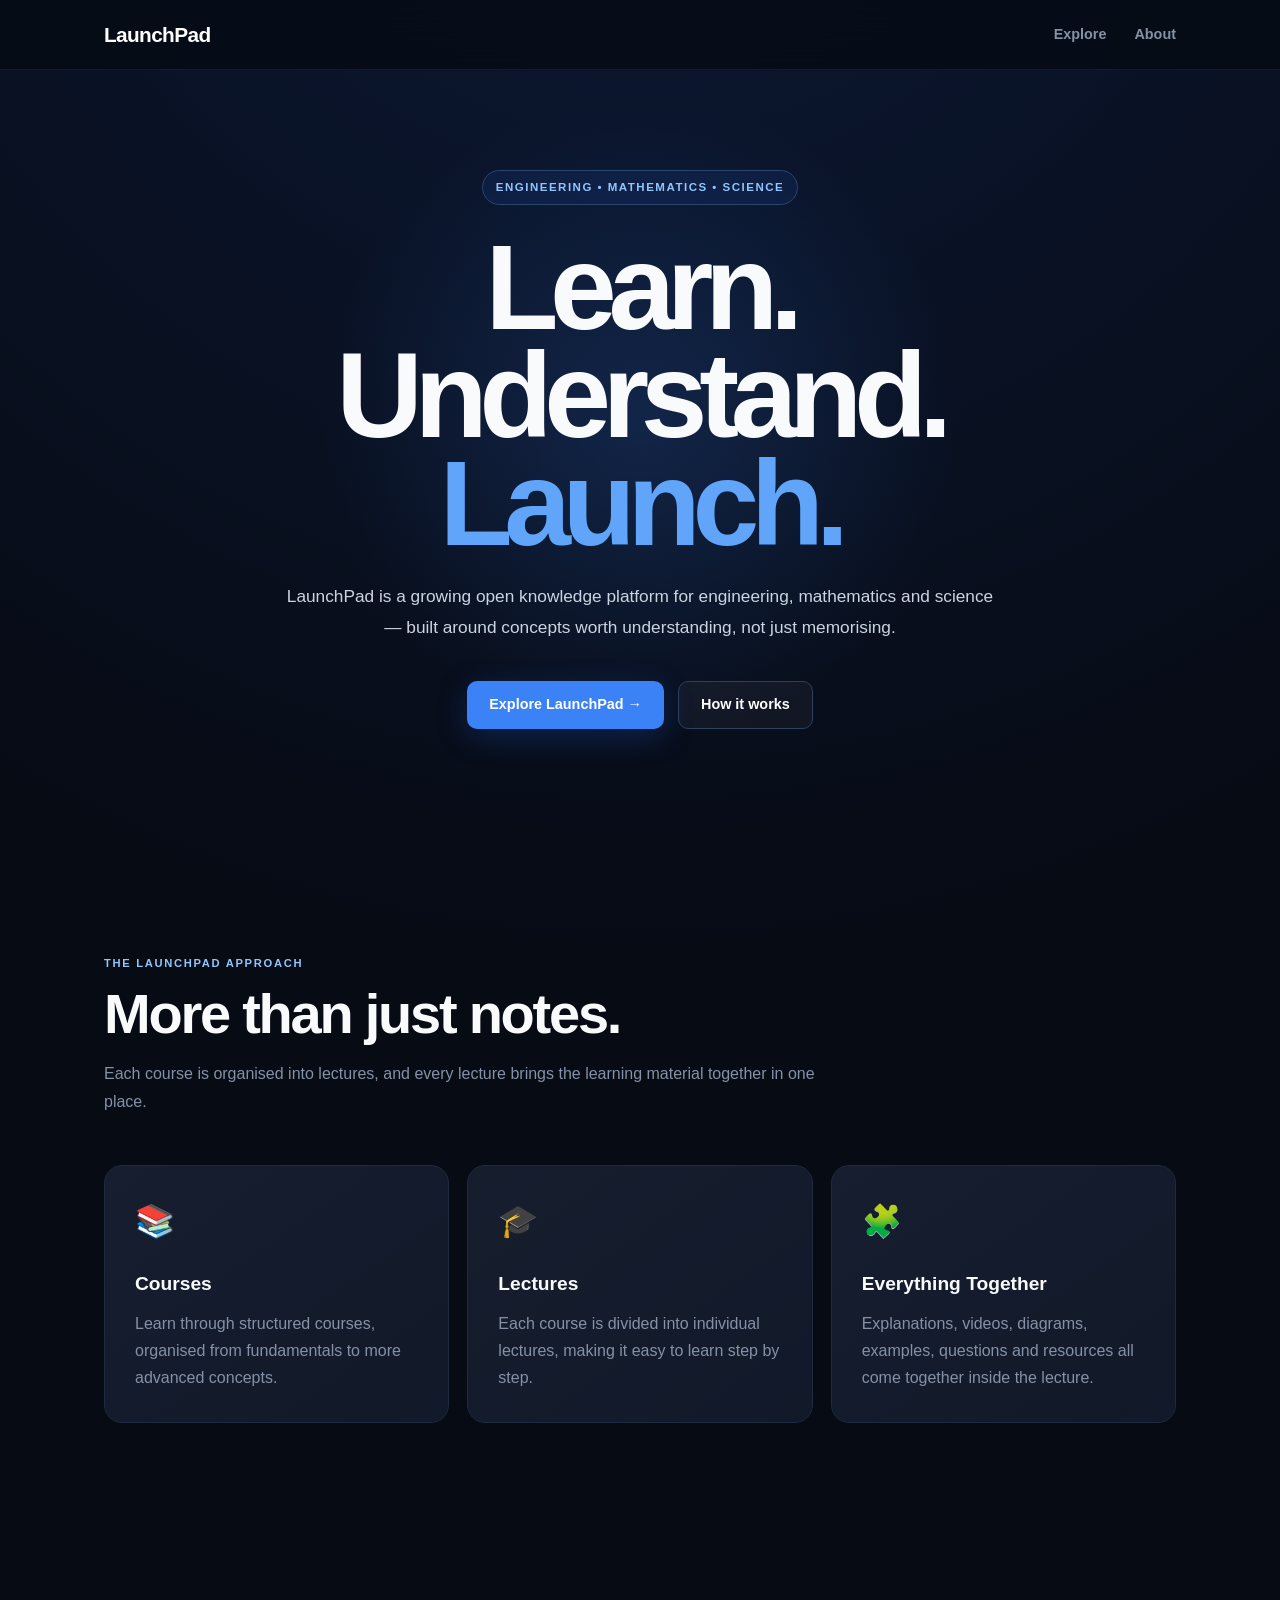
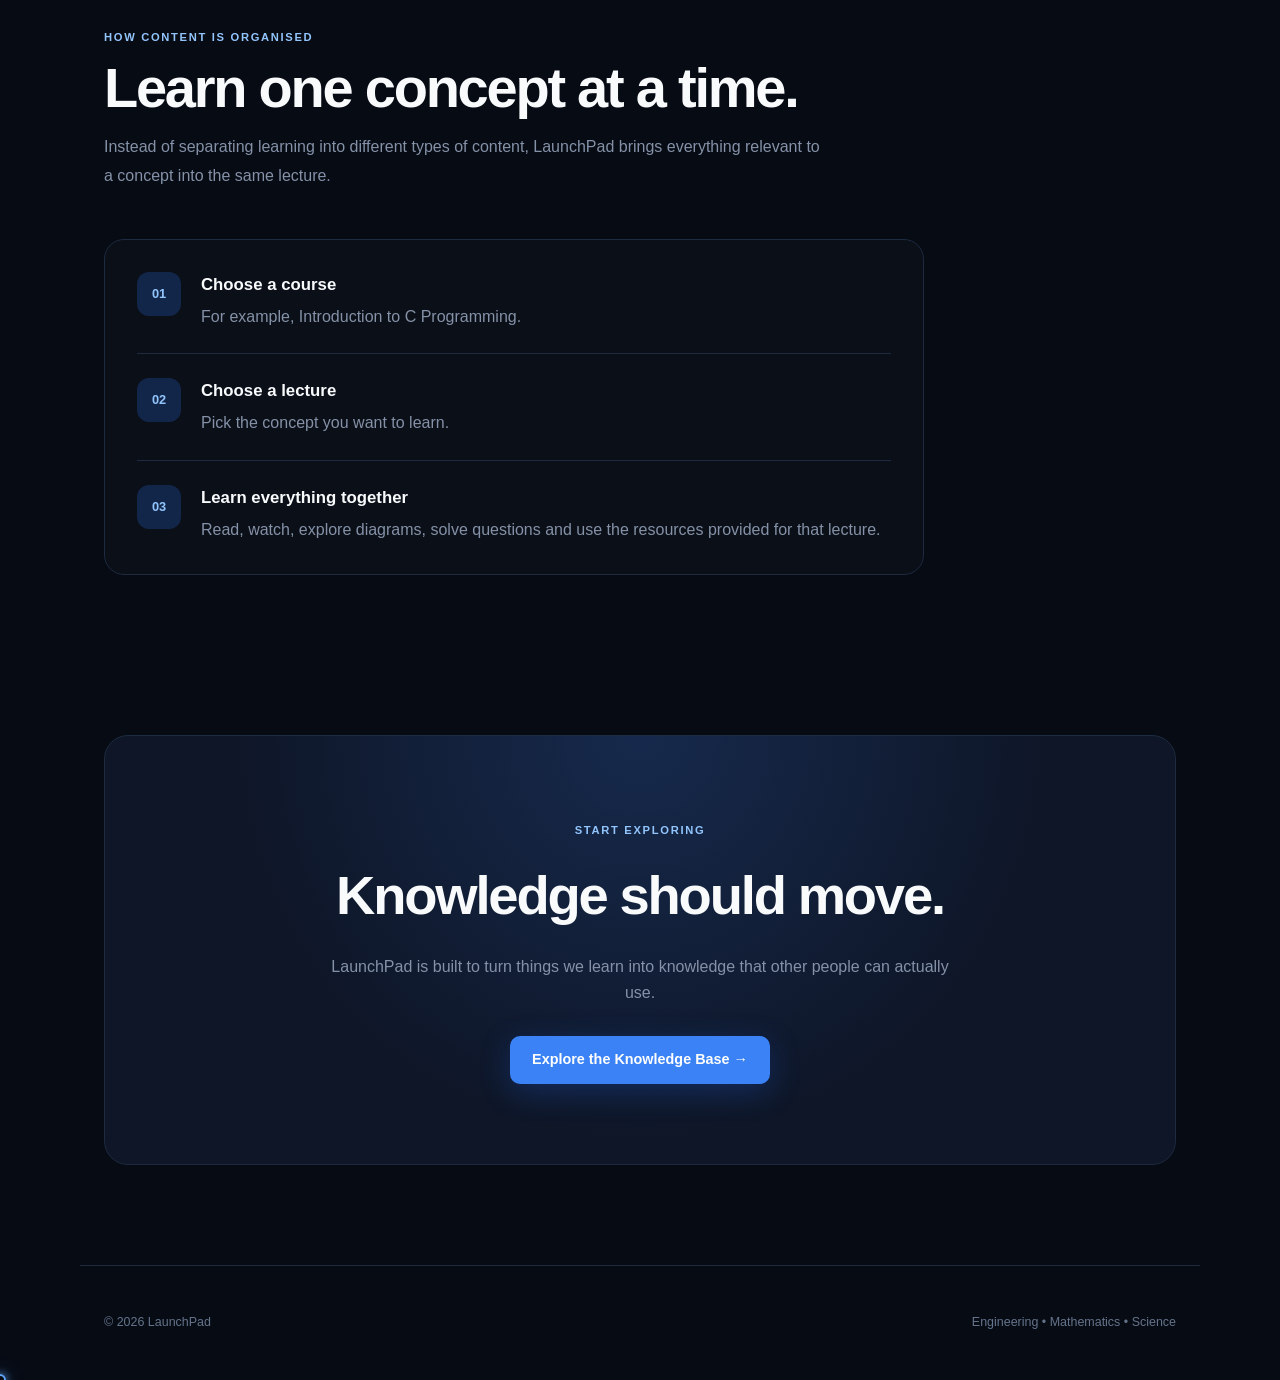
==== commit 1f55bae6: "Update index.html" ====
--- a/index.html
+++ b/index.html
@@ -242,5 +242,25 @@
 
     </footer>
 
+    <div class="custom-cursor"></div>
+
+<script>
+    const cursor = document.querySelector(".custom-cursor");
+
+    document.addEventListener("mousemove", (e) => {
+        cursor.style.left = e.clientX + "px";
+        cursor.style.top = e.clientY + "px";
+    });
+
+    document.querySelectorAll("a, button").forEach((element) => {
+        element.addEventListener("mouseenter", () => {
+            cursor.classList.add("hover");
+        });
+
+        element.addEventListener("mouseleave", () => {
+            cursor.classList.remove("hover");
+        });
+    });
+</script>
 </body>
 </html>
--- a/css/style.css
+++ b/css/style.css
@@ -1,6 +1,33 @@
+/* =========================================================
+   LAUNCHPAD — GLOBAL DESIGN
+   ========================================================= */
+
+:root {
+    --bg: #070b14;
+    --bg-soft: #0b1120;
+    --card: #0e1627;
+    --card-hover: #121d32;
+
+    --border: #1d2a40;
+    --border-bright: #2d405f;
+
+    --text: #f8fafc;
+    --text-soft: #cbd5e1;
+    --muted: #8491a7;
+
+    --accent: #60a5fa;
+    --accent-bright: #93c5fd;
+    --accent-dark: #2563eb;
+
+    --max-width: 1120px;
+}
+
+
+/* =========================================================
+   RESET
+   ========================================================= */
+
 * {
-    margin: 0;
-    padding: 0;
     box-sizing: border-box;
 }
 
@@ -9,438 +36,1054 @@
 }
 
 body {
-    font-family: -apple-system, BlinkMacSystemFont, "Segoe UI",
-                 Roboto, Helvetica, Arial, sans-serif;
-
-    background: #0b0f19;
-    color: #f3f4f6;
+    margin: 0;
+
+    background:
+        radial-gradient(
+            circle at 50% -10%,
+            rgba(37, 99, 235, 0.16),
+            transparent 38%
+        ),
+        var(--bg);
+
+    color: var(--text);
+
+    font-family:
+        -apple-system,
+        BlinkMacSystemFont,
+        "Segoe UI",
+        Roboto,
+        Helvetica,
+        Arial,
+        sans-serif;
 
     line-height: 1.6;
 }
 
-/* =========================
+a {
+    color: inherit;
+    text-decoration: none;
+}
+
+
+/* =========================================================
    NAVIGATION
-========================= */
-
-nav {
+   ========================================================= */
+
+.navbar {
     position: sticky;
     top: 0;
-    z-index: 1000;
+    z-index: 100;
+
+    background: rgba(7, 11, 20, 0.82);
+
+    border-bottom: 1px solid rgba(255, 255, 255, 0.06);
+
+    backdrop-filter: blur(18px);
+}
+
+.nav-container {
+    max-width: var(--max-width);
+
+    margin: auto;
+
+    padding: 18px 24px;
 
     display: flex;
     align-items: center;
     justify-content: space-between;
-
-    padding: 18px 7%;
-
-    background: rgba(11, 15, 25, 0.88);
-    backdrop-filter: blur(14px);
-
-    border-bottom: 1px solid #1f2937;
 }
 
 .logo {
-    font-size: 24px;
+    font-size: 1.3rem;
     font-weight: 800;
 
-    text-decoration: none;
-    color: #f9fafb;
-}
-
-.logo span {
-    color: #3b82f6;
+    letter-spacing: -0.03em;
+
+    color: white;
 }
 
 .nav-links {
     display: flex;
+    align-items: center;
+
     gap: 28px;
-
-    list-style: none;
 }
 
 .nav-links a {
-    text-decoration: none;
-    color: #9ca3af;
-
-    font-size: 15px;
+    color: var(--muted);
+
+    font-size: 0.9rem;
     font-weight: 600;
 
-    transition: 0.2s;
-}
-
-.nav-links a:hover {
-    color: #60a5fa;
-}
-
-/* =========================
+    transition: color 0.2s ease;
+}
+
+.nav-links a:hover,
+.nav-links a.active {
+    color: white;
+}
+
+
+/* =========================================================
    HERO
-========================= */
+   ========================================================= */
 
 .hero {
-    min-height: 78vh;
+    position: relative;
+
+    overflow: hidden;
+
+    min-height: 680px;
 
     display: flex;
     align-items: center;
-
-    padding: 80px 7%;
+    justify-content: center;
+
+    text-align: center;
+
+    padding: 100px 24px 120px;
+}
+
+.hero::before {
+    content: "";
+
+    position: absolute;
+
+    width: 700px;
+    height: 700px;
+
+    left: 50%;
+    top: 0;
+
+    transform: translateX(-50%);
 
     background:
         radial-gradient(
-            circle at 80% 20%,
-            rgba(37, 99, 235, 0.18),
-            transparent 32%
+            circle,
+            rgba(59, 130, 246, 0.18),
+            transparent 65%
+        );
+
+    pointer-events: none;
+}
+
+.hero-content {
+    position: relative;
+
+    max-width: 850px;
+}
+
+.hero-badge {
+    display: inline-block;
+
+    padding: 7px 13px;
+
+    border: 1px solid #29466e;
+
+    border-radius: 999px;
+
+    background: rgba(37, 99, 235, 0.10);
+
+    color: var(--accent-bright);
+
+    font-size: 0.72rem;
+    font-weight: 800;
+
+    letter-spacing: 0.13em;
+}
+
+.hero h1 {
+    margin: 28px 0 24px;
+
+    font-size: clamp(4rem, 10vw, 7.5rem);
+
+    line-height: 0.9;
+
+    letter-spacing: -0.07em;
+}
+
+.hero h1 span {
+    color: var(--accent);
+}
+
+.hero p {
+    max-width: 720px;
+
+    margin: auto;
+
+    color: var(--text-soft);
+
+    font-size: 1.08rem;
+
+    line-height: 1.8;
+}
+
+.hero-buttons {
+    display: flex;
+
+    justify-content: center;
+
+    gap: 14px;
+
+    margin-top: 38px;
+
+    flex-wrap: wrap;
+}
+
+
+/* =========================================================
+   BUTTONS
+   ========================================================= */
+
+.btn {
+    display: inline-flex;
+
+    align-items: center;
+    justify-content: center;
+
+    min-height: 48px;
+
+    padding: 0 22px;
+
+    border-radius: 10px;
+
+    font-size: 0.9rem;
+    font-weight: 700;
+
+    transition:
+        transform 0.2s ease,
+        background 0.2s ease,
+        border-color 0.2s ease;
+}
+
+.btn:hover {
+    transform: translateY(-2px);
+}
+
+.btn-primary {
+    background: #3b82f6;
+
+    color: white;
+
+    box-shadow:
+        0 8px 30px rgba(37, 99, 235, 0.25);
+}
+
+.btn-primary:hover {
+    background: #60a5fa;
+}
+
+.btn-secondary {
+    background: rgba(255, 255, 255, 0.04);
+
+    border: 1px solid var(--border-bright);
+
+    color: white;
+}
+
+.btn-secondary:hover {
+    background: rgba(255, 255, 255, 0.08);
+}
+
+
+/* =========================================================
+   GENERAL SECTIONS
+   ========================================================= */
+
+.section {
+    max-width: var(--max-width);
+
+    margin: auto;
+
+    padding: 100px 24px;
+}
+
+.section-heading {
+    max-width: 720px;
+
+    margin-bottom: 48px;
+}
+
+.section-label {
+    display: inline-block;
+
+    margin-bottom: 12px;
+
+    color: var(--accent-bright);
+
+    font-size: 0.7rem;
+    font-weight: 800;
+
+    letter-spacing: 0.15em;
+}
+
+.section-heading h2 {
+    margin: 0 0 16px;
+
+    font-size: clamp(2.2rem, 5vw, 3.5rem);
+
+    line-height: 1.05;
+
+    letter-spacing: -0.04em;
+}
+
+.section-heading p {
+    margin: 0;
+
+    color: var(--muted);
+
+    font-size: 1rem;
+
+    line-height: 1.8;
+}
+
+
+/* =========================================================
+   FEATURE CARDS
+   ========================================================= */
+
+.feature-grid {
+    display: grid;
+
+    grid-template-columns: repeat(3, 1fr);
+
+    gap: 18px;
+}
+
+.feature-card {
+    min-height: 230px;
+
+    padding: 30px;
+
+    background:
+        linear-gradient(
+            145deg,
+            rgba(255,255,255,0.035),
+            rgba(255,255,255,0.01)
         ),
-        radial-gradient(
-            circle at 20% 80%,
-            rgba(79, 70, 229, 0.12),
-            transparent 30%
-        );
-}
-
-.hero-content {
-    max-width: 850px;
-}
-
-.badge {
-    display: inline-block;
-
-    padding: 7px 14px;
+        var(--card);
+
+    border: 1px solid var(--border);
+
+    border-radius: 18px;
+
+    transition:
+        transform 0.2s ease,
+        border-color 0.2s ease;
+}
+
+.feature-card:hover {
+    transform: translateY(-5px);
+
+    border-color: #36557d;
+}
+
+.feature-icon {
     margin-bottom: 22px;
 
-    border-radius: 999px;
-
-    background: rgba(37, 99, 235, 0.12);
-    color: #60a5fa;
-
-    border: 1px solid rgba(96, 165, 250, 0.2);
-
-    font-size: 13px;
-    font-weight: 700;
-}
-
-.hero h1 {
-    font-size: clamp(48px, 8vw, 88px);
-
-    line-height: 0.95;
-
-    letter-spacing: -4px;
-
-    margin-bottom: 28px;
-}
-
-.hero h1 span {
-    color: #3b82f6;
-}
-
-.hero p {
-    max-width: 680px;
-
-    font-size: 20px;
-
-    color: #9ca3af;
-
-    margin-bottom: 35px;
-}
-
-.buttons {
-    display: flex;
-    gap: 14px;
-
-    flex-wrap: wrap;
-}
-
-.button {
-    display: inline-block;
-
-    padding: 13px 22px;
-
-    border-radius: 10px;
-
-    text-decoration: none;
-
-    font-weight: 700;
-
-    transition: 0.2s;
-}
-
-.primary {
-    background: #2563eb;
-    color: white;
-}
-
-.primary:hover {
-    background: #3b82f6;
-    transform: translateY(-2px);
-}
-
-.secondary {
-    background: #111827;
-    color: #f3f4f6;
-
-    border: 1px solid #374151;
-}
-
-.secondary:hover {
-    border-color: #60a5fa;
-}
-
-/* =========================
-   SECTIONS
-========================= */
-
-section {
-    padding: 90px 7%;
-}
-
-.section-heading {
-    max-width: 700px;
-
-    margin-bottom: 45px;
-}
-
-.section-heading h2 {
-    font-size: 38px;
-
-    margin-bottom: 10px;
-}
-
-.section-heading p {
-    color: #9ca3af;
-
-    font-size: 17px;
-}
-
-/* =========================
-   CONTENT CARDS
-========================= */
-
-.content-grid {
-    display: grid;
-
-    grid-template-columns: repeat(3, 1fr);
+    font-size: 2rem;
+}
+
+.feature-card h3 {
+    margin: 0 0 10px;
+
+    font-size: 1.2rem;
+}
+
+.feature-card p {
+    margin: 0;
+
+    color: var(--muted);
+
+    line-height: 1.7;
+}
+
+
+/* =========================================================
+   LEARNING PATH
+   ========================================================= */
+
+.learning-path {
+    max-width: 820px;
+
+    padding: 8px;
+
+    background: rgba(255,255,255,0.015);
+
+    border: 1px solid var(--border);
+
+    border-radius: 20px;
+}
+
+.path-step {
+    display: flex;
+
+    align-items: flex-start;
 
     gap: 20px;
-}
-
-.content-card {
-    background: #111827;
-
-    padding: 28px;
-
-    border-radius: 16px;
-
-    border: 1px solid #1f2937;
-
-    transition: 0.25s;
-}
-
-.content-card:hover {
-    transform: translateY(-4px);
-
-    border-color: #374151;
-
-    background: #151e2e;
-}
-
-.content-card .icon {
-    font-size: 30px;
-
-    margin-bottom: 15px;
-}
-
-.content-card h3 {
-    margin-bottom: 8px;
-}
-
-.content-card p {
-    color: #9ca3af;
-}
-
-/* =========================
-   EXPLORE PAGE
-========================= */
-
-.page-header {
-    padding: 90px 7% 50px;
-
-    background:
-        radial-gradient(
-            circle at 80% 20%,
-            rgba(37, 99, 235, 0.15),
-            transparent 30%
-        );
-}
-
-.page-header h1 {
-    font-size: clamp(42px, 7vw, 72px);
-
-    letter-spacing: -3px;
-
-    margin-bottom: 15px;
-}
-
-.page-header p {
-    color: #9ca3af;
-
-    max-width: 700px;
-
-    font-size: 18px;
-}
-
-.category {
-    margin-bottom: 70px;
-}
-
-.category h2 {
-    font-size: 30px;
-
-    margin-bottom: 25px;
-}
-
-.topic-grid {
-    display: grid;
-
-    grid-template-columns: repeat(3, 1fr);
-
-    gap: 18px;
-}
-
-.topic-card {
-    display: block;
-
-    padding: 25px;
-
-    background: #111827;
-
-    border: 1px solid #1f2937;
-
-    border-radius: 14px;
-
-    color: #f3f4f6;
-
-    text-decoration: none;
-
-    transition: 0.2s;
-}
-
-.topic-card:hover {
-    transform: translateY(-4px);
-
-    border-color: #3b82f6;
-
-    background: #151e2e;
-}
-
-.topic-card h3 {
-    margin-bottom: 7px;
-}
-
-.topic-card p {
-    color: #9ca3af;
-
-    font-size: 14px;
-}
-
-/* =========================
+
+    padding: 24px;
+}
+
+.path-number {
+    flex-shrink: 0;
+
+    width: 44px;
+    height: 44px;
+
+    display: flex;
+
+    align-items: center;
+    justify-content: center;
+
+    border-radius: 12px;
+
+    background: #12264a;
+
+    color: var(--accent-bright);
+
+    font-size: 0.8rem;
+    font-weight: 800;
+}
+
+.path-step h3 {
+    margin: 0 0 5px;
+
+    font-size: 1.05rem;
+}
+
+.path-step p {
+    margin: 0;
+
+    color: var(--muted);
+}
+
+.path-line {
+    height: 1px;
+
+    margin: 0 24px;
+
+    background: var(--border);
+}
+
+
+/* =========================================================
    CTA
-========================= */
-
-.cta {
-    margin: 20px 7% 90px;
-
-    padding: 65px 40px;
-
-    border-radius: 24px;
+   ========================================================= */
+
+.cta-section {
+    max-width: var(--max-width);
+
+    margin: auto;
+
+    padding: 60px 24px 100px;
+}
+
+.cta-content {
+    padding: 80px 30px;
+
+    text-align: center;
 
     background:
         radial-gradient(
             circle at 50% 0%,
-            rgba(37, 99, 235, 0.2),
-            transparent 55%
+            rgba(59,130,246,0.18),
+            transparent 60%
         ),
-        #111827;
-
-    border: 1px solid #1f2937;
+        var(--card);
+
+    border: 1px solid var(--border);
+
+    border-radius: 24px;
+}
+
+.cta-content h2 {
+    margin: 0 0 15px;
+
+    font-size: clamp(2.2rem, 5vw, 3.4rem);
+
+    letter-spacing: -0.04em;
+}
+
+.cta-content p {
+    max-width: 620px;
+
+    margin: 0 auto 30px;
+
+    color: var(--muted);
+}
+
+
+/* =========================================================
+   EXPLORE PAGE
+   ========================================================= */
+
+.explore-header {
+    max-width: 850px;
+
+    margin: auto;
+
+    padding: 110px 24px 70px;
 
     text-align: center;
 }
 
-.cta h2 {
-    font-size: 40px;
+.explore-header h1 {
+    margin: 25px 0 18px;
+
+    font-size: clamp(3.8rem, 9vw, 6rem);
+
+    line-height: 0.95;
+
+    letter-spacing: -0.06em;
+}
+
+.explore-header p {
+    max-width: 680px;
+
+    margin: auto;
+
+    color: var(--muted);
+
+    line-height: 1.8;
+}
+
+
+/* =========================================================
+   COURSE LIBRARY
+   ========================================================= */
+
+.courses-section {
+    max-width: var(--max-width);
+
+    margin: auto;
+
+    padding: 20px 24px 110px;
+}
+
+.course-grid {
+    display: grid;
+
+    grid-template-columns: repeat(2, 1fr);
+
+    gap: 20px;
+}
+
+.course-card {
+    position: relative;
+
+    display: block;
+
+    padding: 32px;
+
+    min-height: 290px;
+
+    overflow: hidden;
+
+    background:
+        linear-gradient(
+            145deg,
+            rgba(255,255,255,0.04),
+            rgba(255,255,255,0.01)
+        ),
+        var(--card);
+
+    border: 1px solid var(--border);
+
+    border-radius: 20px;
+
+    transition:
+        transform 0.25s ease,
+        border-color 0.25s ease,
+        box-shadow 0.25s ease;
+}
+
+.course-card::after {
+    content: "";
+
+    position: absolute;
+
+    width: 180px;
+    height: 180px;
+
+    right: -70px;
+    bottom: -80px;
+
+    border-radius: 50%;
+
+    background: rgba(59,130,246,0.08);
+
+    transition: transform 0.3s ease;
+}
+
+.course-card:hover {
+    transform: translateY(-6px);
+
+    border-color: #3d6090;
+
+    box-shadow:
+        0 20px 50px rgba(0,0,0,0.25);
+}
+
+.course-card:hover::after {
+    transform: scale(1.5);
+}
+
+.course-card-top {
+    position: relative;
+    z-index: 1;
+
+    display: flex;
+
+    justify-content: space-between;
+
+    margin-bottom: 48px;
+}
+
+.course-number {
+    color: var(--accent-bright);
+
+    font-size: 0.7rem;
+    font-weight: 800;
+
+    letter-spacing: 0.14em;
+}
+
+.course-arrow {
+    color: var(--accent-bright);
+
+    font-size: 1.5rem;
+}
+
+.course-card h3 {
+    position: relative;
+    z-index: 1;
+
+    margin: 0 0 14px;
+
+    font-size: 1.45rem;
+
+    line-height: 1.3;
+}
+
+.course-card p {
+    position: relative;
+    z-index: 1;
+
+    margin: 0 0 25px;
+
+    color: var(--muted);
+
+    line-height: 1.7;
+}
+
+.course-meta {
+    position: relative;
+    z-index: 1;
+
+    display: flex;
+
+    gap: 8px;
+
+    color: #64748b;
+
+    font-size: 0.78rem;
+}
+
+.course-card-placeholder {
+    opacity: 0.55;
+}
+
+.course-card-placeholder:hover {
+    transform: none;
+
+    border-color: var(--border);
+
+    box-shadow: none;
+}
+
+
+/* =========================================================
+   COURSE PAGE
+   ========================================================= */
+
+.course-header {
+    max-width: var(--max-width);
+
+    margin: auto;
+
+    padding: 100px 24px 60px;
+}
+
+.course-header h1 {
+    max-width: 850px;
+
+    margin: 18px 0;
+
+    font-size: clamp(2.8rem, 7vw, 5rem);
+
+    line-height: 1;
+
+    letter-spacing: -0.055em;
+}
+
+.course-header p {
+    max-width: 700px;
+
+    margin: 0;
+
+    color: var(--muted);
+
+    font-size: 1.05rem;
+
+    line-height: 1.8;
+}
+
+.lecture-list-section {
+    max-width: var(--max-width);
+
+    margin: auto;
+
+    padding: 20px 24px 110px;
+}
+
+.lecture-list {
+    display: flex;
+
+    flex-direction: column;
+
+    gap: 14px;
+
+    max-width: 900px;
+}
+
+.lecture-card {
+    width: 100%;
+
+    display: grid;
+
+    grid-template-columns: 70px 1fr 40px;
+
+    align-items: center;
+
+    gap: 20px;
+
+    padding: 24px 26px;
+
+    background: var(--card);
+
+    border: 1px solid var(--border);
+
+    border-radius: 16px;
+
+    transition:
+        transform 0.2s ease,
+        border-color 0.2s ease,
+        background 0.2s ease;
+}
+
+a.lecture-card:hover {
+    transform: translateX(5px);
+
+    border-color: #3d6090;
+
+    background: var(--card-hover);
+}
+
+.lecture-number {
+    color: var(--accent-bright);
+
+    font-size: 0.9rem;
+    font-weight: 800;
+
+    letter-spacing: 0.05em;
+}
+
+.lecture-info h3 {
+    margin: 0 0 5px;
+
+    font-size: 1.05rem;
+}
+
+.lecture-info p {
+    margin: 0;
+
+    color: var(--muted);
+
+    font-size: 0.9rem;
+}
+
+.lecture-arrow {
+    color: var(--accent-bright);
+
+    font-size: 1.4rem;
+
+    text-align: right;
+}
+
+.lecture-placeholder {
+    opacity: 0.45;
+}
+
+
+/* =========================================================
+   LECTURE PAGE
+   ========================================================= */
+
+.lecture-header {
+    max-width: 900px;
+
+    margin: auto;
+
+    padding: 90px 24px 50px;
+}
+
+.breadcrumb {
+    margin-bottom: 25px;
+
+    color: var(--accent-bright);
+
+    font-size: 0.8rem;
+    font-weight: 700;
+}
+
+.lecture-header h1 {
+    margin: 0 0 18px;
+
+    font-size: clamp(2.7rem, 6vw, 4.8rem);
+
+    line-height: 1;
+
+    letter-spacing: -0.055em;
+}
+
+.lecture-header p {
+    max-width: 700px;
+
+    margin: 0;
+
+    color: var(--muted);
+
+    font-size: 1.05rem;
+}
+
+.lecture-content {
+    max-width: 900px;
+
+    margin: auto;
+
+    padding: 20px 24px 100px;
+}
+
+.content-box {
+    margin-bottom: 24px;
+
+    padding: 30px;
+
+    background: var(--card);
+
+    border: 1px solid var(--border);
+
+    border-radius: 18px;
+}
+
+.content-box h2 {
+    margin-top: 0;
 
     margin-bottom: 15px;
-}
-
-.cta p {
-    max-width: 650px;
-
-    margin: 0 auto 28px;
-
-    color: #9ca3af;
-}
-
-/* =========================
+
+    font-size: 1.5rem;
+}
+
+.content-box p {
+    color: var(--text-soft);
+
+    line-height: 1.8;
+}
+
+.video-placeholder {
+    display: flex;
+
+    min-height: 260px;
+
+    align-items: center;
+    justify-content: center;
+
+    text-align: center;
+
+    background: #080d18;
+
+    border: 1px dashed #334155;
+
+    border-radius: 14px;
+
+    color: var(--muted);
+}
+
+.lecture-navigation {
+    display: flex;
+
+    justify-content: space-between;
+
+    gap: 15px;
+
+    margin-top: 40px;
+}
+
+.lecture-navigation a {
+    display: inline-flex;
+
+    padding: 13px 18px;
+
+    border: 1px solid var(--border-bright);
+
+    border-radius: 10px;
+
+    color: var(--accent-bright);
+
+    font-weight: 700;
+}
+
+.lecture-navigation a:hover {
+    background: rgba(59,130,246,0.08);
+}
+
+
+/* =========================================================
    FOOTER
-========================= */
-
-footer {
-    padding: 35px 7%;
-
-    border-top: 1px solid #1f2937;
+   ========================================================= */
+
+.footer {
+    max-width: var(--max-width);
+
+    margin: auto;
+
+    padding: 35px 24px;
 
     display: flex;
 
     justify-content: space-between;
 
-    color: #6b7280;
-
-    font-size: 14px;
-}
-
-/* =========================
+    gap: 20px;
+
+    border-top: 1px solid var(--border);
+
+    color: #64748b;
+
+    font-size: 0.78rem;
+}
+
+
+/* =========================================================
    MOBILE
-========================= */
+   ========================================================= */
 
 @media (max-width: 800px) {
 
+    .nav-container {
+        padding: 15px 18px;
+    }
+
     .nav-links {
+        gap: 15px;
+    }
+
+    .hero {
+        min-height: 600px;
+
+        padding: 80px 20px;
+    }
+
+    .hero h1 {
+        font-size: clamp(3.6rem, 18vw, 6rem);
+    }
+
+    .feature-grid,
+    .course-grid {
+        grid-template-columns: 1fr;
+    }
+
+    .section {
+        padding: 75px 20px;
+    }
+
+    .courses-section,
+    .lecture-list-section,
+    .lecture-content {
+        padding-left: 20px;
+        padding-right: 20px;
+    }
+
+    .lecture-card {
+        grid-template-columns: 48px 1fr 25px;
+
+        gap: 12px;
+
+        padding: 20px;
+    }
+
+    .lecture-info p {
+        font-size: 0.82rem;
+    }
+
+    .footer {
+        flex-direction: column;
+
+        gap: 5px;
+    }
+
+    .lecture-navigation {
+        flex-direction: column;
+    }
+
+}
+/* ================================
+   CUSTOM LAUNCHPAD CURSOR
+   ================================ */
+
+body {
+    cursor: none;
+}
+
+.custom-cursor {
+    position: fixed;
+    width: 12px;
+    height: 12px;
+    border: 2px solid #60a5fa;
+    border-radius: 50%;
+    pointer-events: none;
+    z-index: 99999;
+    transform: translate(-50%, -50%);
+    box-shadow:
+        0 0 8px rgba(96, 165, 250, 0.8),
+        0 0 18px rgba(96, 165, 250, 0.35);
+    transition:
+        width 0.18s ease,
+        height 0.18s ease,
+        border-color 0.18s ease,
+        background 0.18s ease,
+        box-shadow 0.18s ease;
+}
+
+/* Expand when hovering over something clickable */
+.custom-cursor.hover {
+    width: 26px;
+    height: 26px;
+    background: rgba(96, 165, 250, 0.12);
+    border-color: #93c5fd;
+    box-shadow:
+        0 0 12px rgba(96, 165, 250, 0.9),
+        0 0 28px rgba(96, 165, 250, 0.45);
+}
+
+/* Don't use custom cursor on touch devices */
+@media (hover: none) {
+    body {
+        cursor: auto;
+    }
+
+    .custom-cursor {
         display: none;
     }
-
-    .hero {
-        min-height: 70vh;
-
-        padding-top: 60px;
-    }
-
-    .hero h1 {
-        letter-spacing: -2px;
-    }
-
-    .hero p {
-        font-size: 18px;
-    }
-
-    .content-grid,
-    .topic-grid {
-        grid-template-columns: 1fr;
-    }
-
-    section {
-        padding: 65px 6%;
-    }
-
-    .page-header {
-        padding: 65px 6% 35px;
-    }
-
-    .cta {
-        margin: 10px 6% 60px;
-    }
-
-    footer {
-        flex-direction: column;
-
-        gap: 10px;
-    }
-}
+}
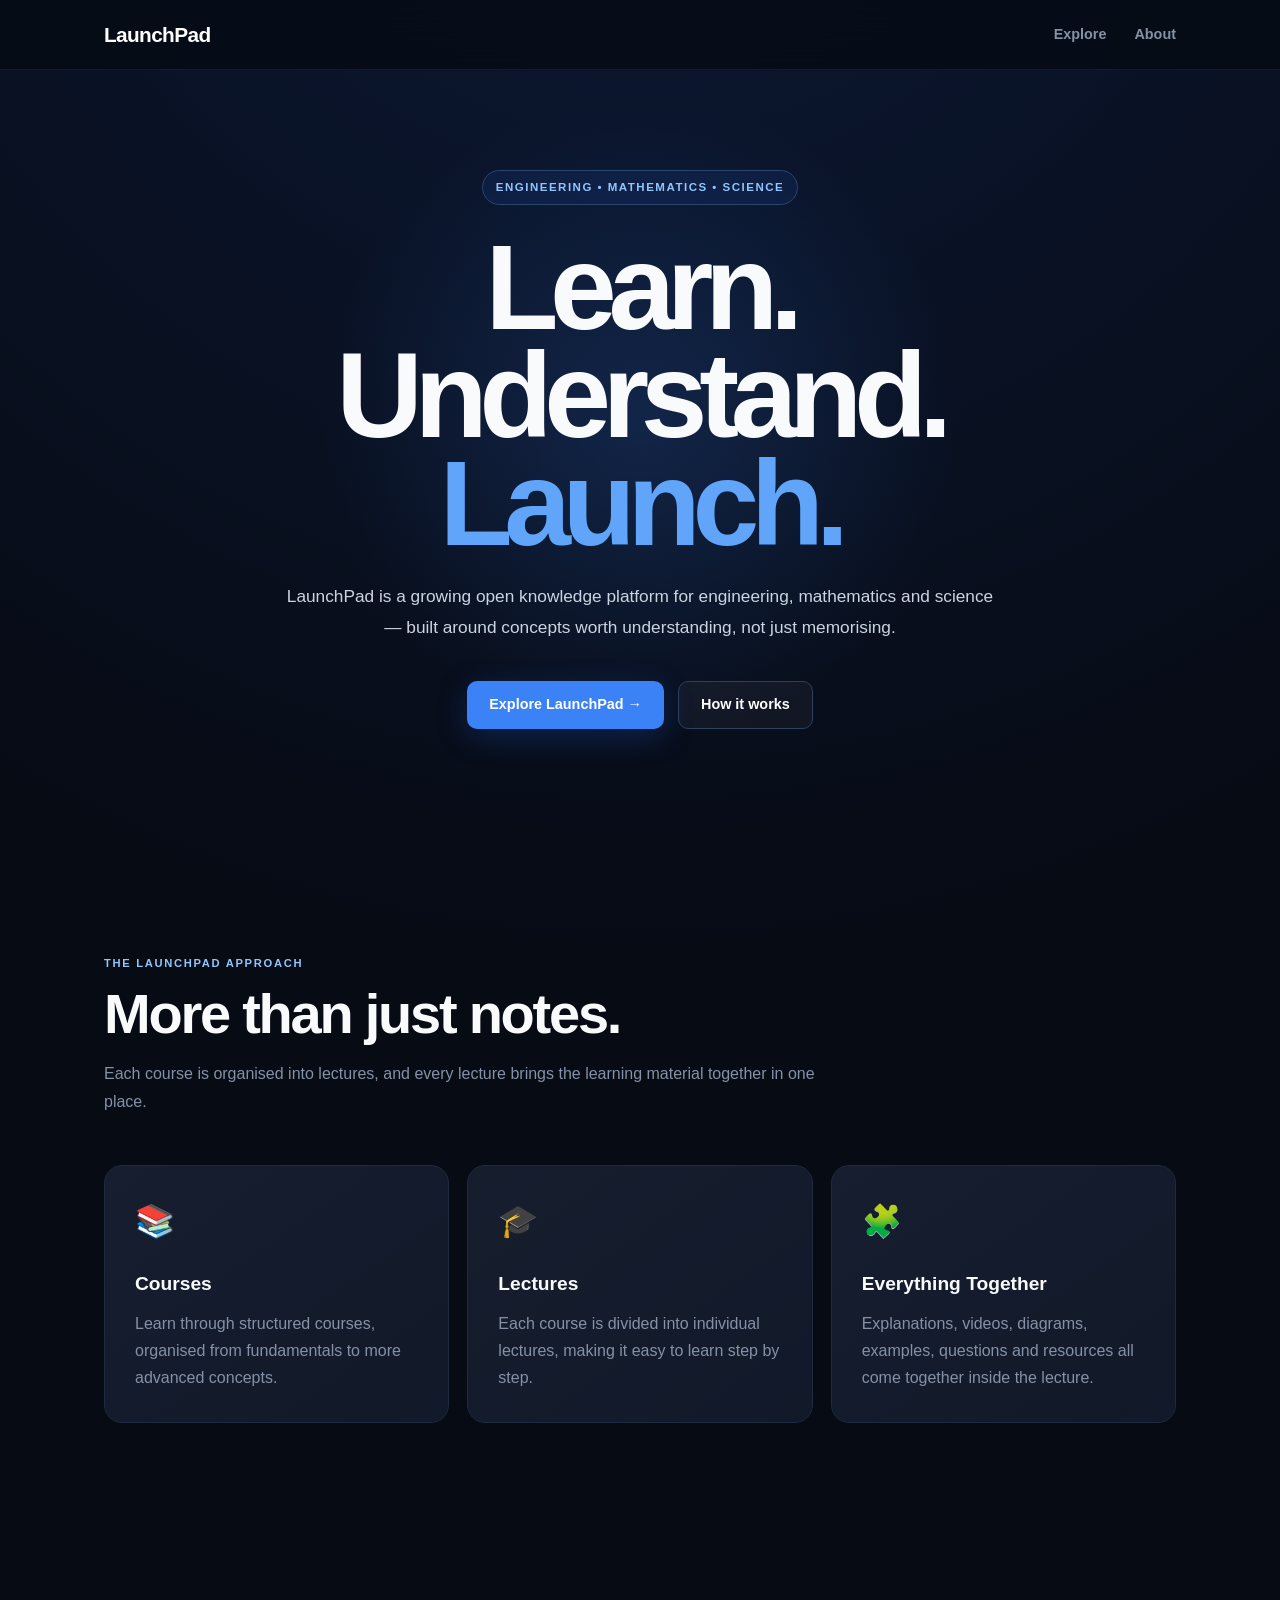
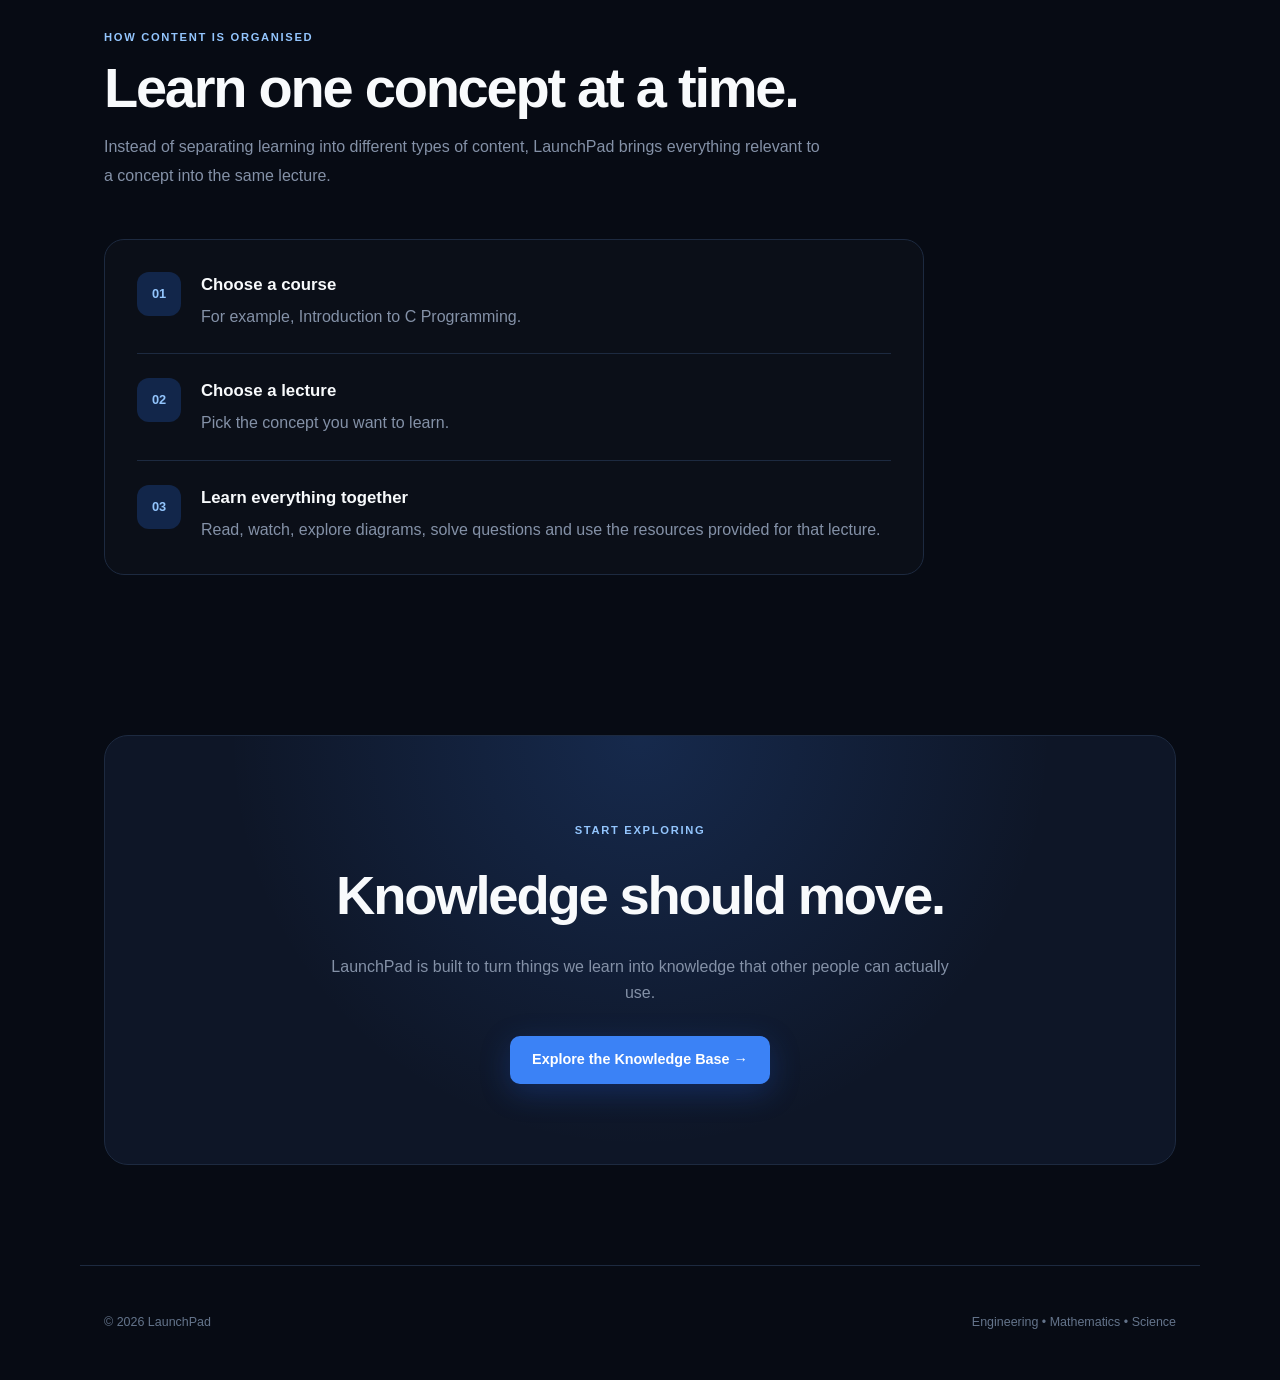
==== commit c77e5988: "Update index.html" ====
--- a/index.html
+++ b/index.html
@@ -242,25 +242,5 @@
 
     </footer>
 
-    <div class="custom-cursor"></div>
-
-<script>
-    const cursor = document.querySelector(".custom-cursor");
-
-    document.addEventListener("mousemove", (e) => {
-        cursor.style.left = e.clientX + "px";
-        cursor.style.top = e.clientY + "px";
-    });
-
-    document.querySelectorAll("a, button").forEach((element) => {
-        element.addEventListener("mouseenter", () => {
-            cursor.classList.add("hover");
-        });
-
-        element.addEventListener("mouseleave", () => {
-            cursor.classList.remove("hover");
-        });
-    });
-</script>
 </body>
 </html>
--- a/css/style.css
+++ b/css/style.css
@@ -1038,52 +1038,3 @@
     }
 
 }
-/* ================================
-   CUSTOM LAUNCHPAD CURSOR
-   ================================ */
-
-body {
-    cursor: none;
-}
-
-.custom-cursor {
-    position: fixed;
-    width: 12px;
-    height: 12px;
-    border: 2px solid #60a5fa;
-    border-radius: 50%;
-    pointer-events: none;
-    z-index: 99999;
-    transform: translate(-50%, -50%);
-    box-shadow:
-        0 0 8px rgba(96, 165, 250, 0.8),
-        0 0 18px rgba(96, 165, 250, 0.35);
-    transition:
-        width 0.18s ease,
-        height 0.18s ease,
-        border-color 0.18s ease,
-        background 0.18s ease,
-        box-shadow 0.18s ease;
-}
-
-/* Expand when hovering over something clickable */
-.custom-cursor.hover {
-    width: 26px;
-    height: 26px;
-    background: rgba(96, 165, 250, 0.12);
-    border-color: #93c5fd;
-    box-shadow:
-        0 0 12px rgba(96, 165, 250, 0.9),
-        0 0 28px rgba(96, 165, 250, 0.45);
-}
-
-/* Don't use custom cursor on touch devices */
-@media (hover: none) {
-    body {
-        cursor: auto;
-    }
-
-    .custom-cursor {
-        display: none;
-    }
-}
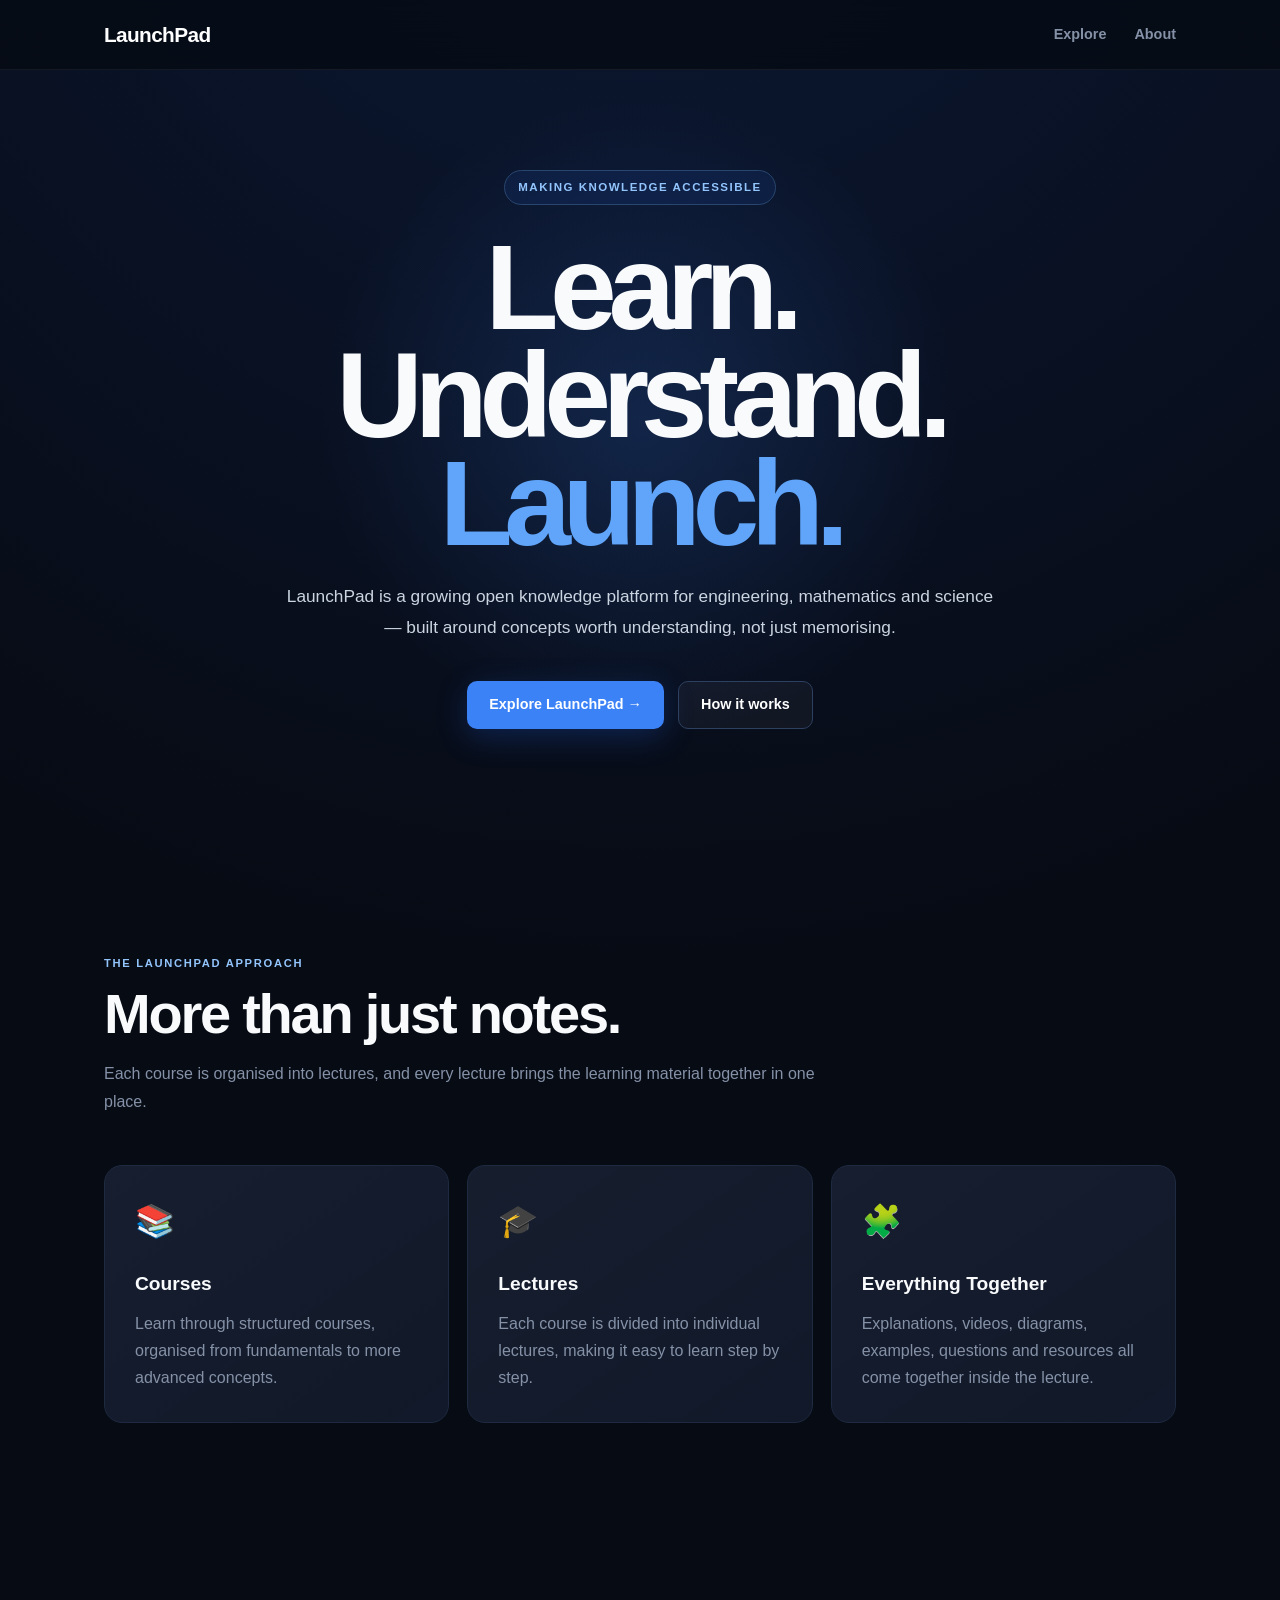
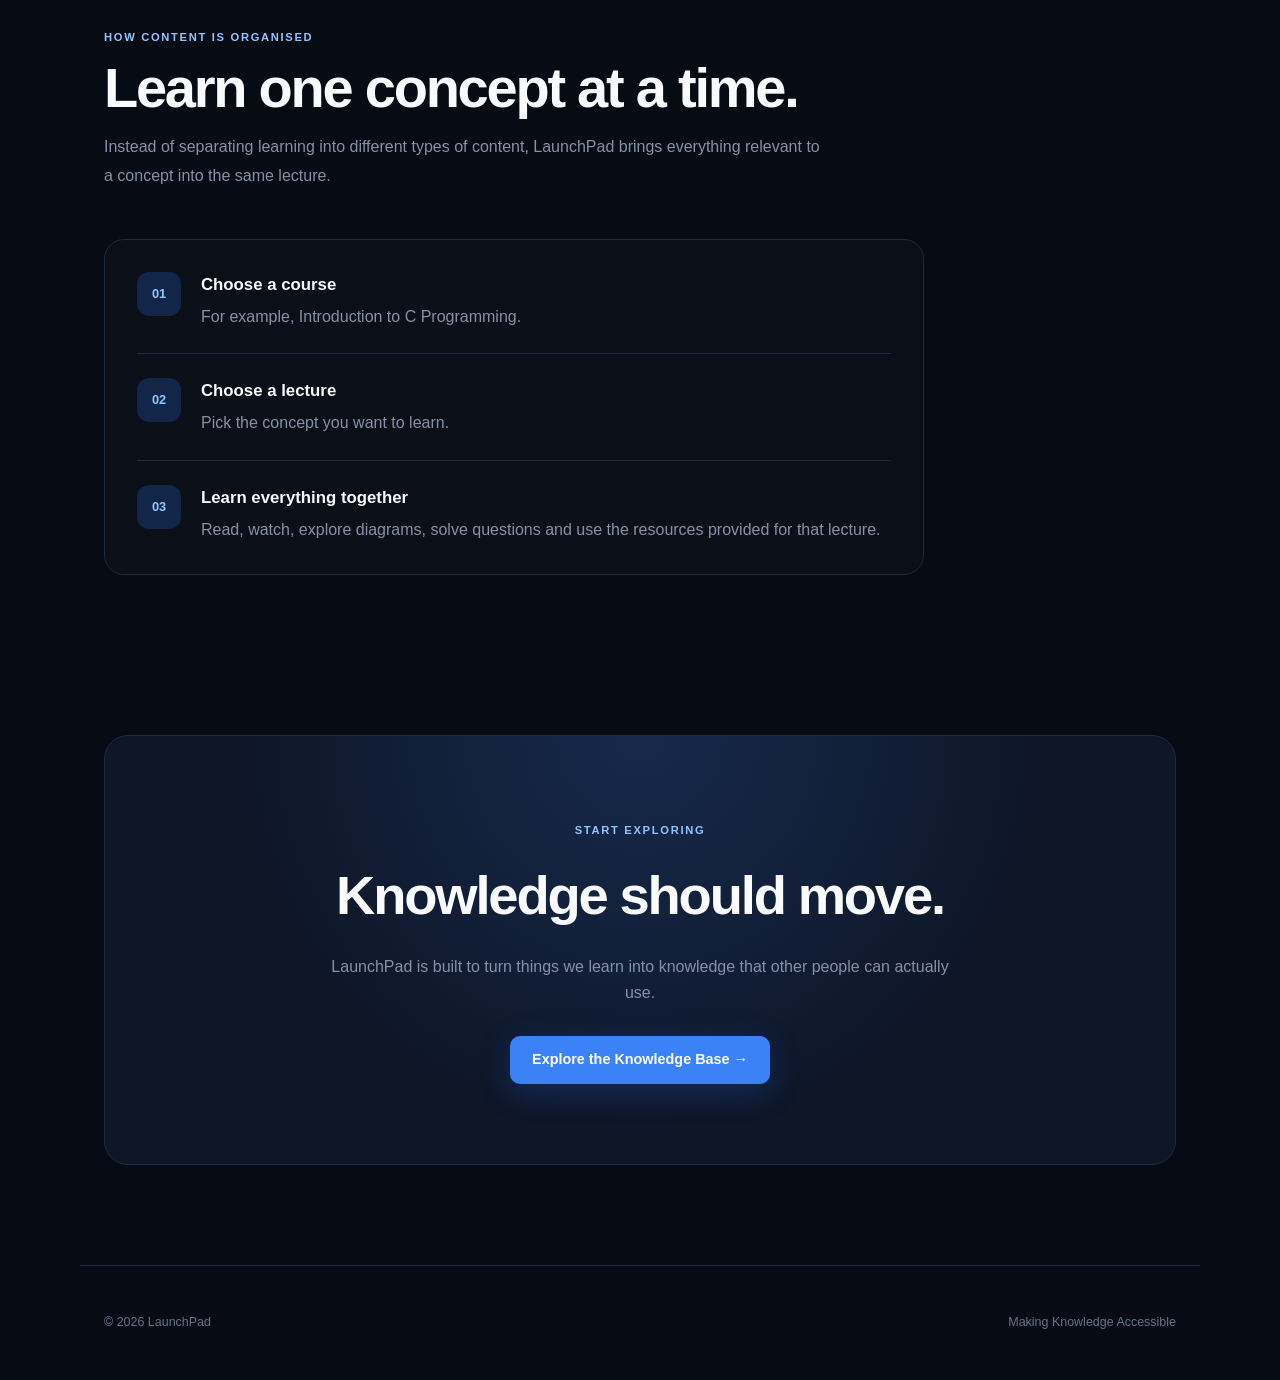
==== commit 2cb6b68e: "Update index.html" ====
--- a/index.html
+++ b/index.html
@@ -36,7 +36,7 @@
         <div class="hero-content">
 
             <span class="hero-badge">
-                ENGINEERING • MATHEMATICS • SCIENCE
+                MAKING KNOWLEDGE ACCESSIBLE
             </span>
 
             <h1>
@@ -237,7 +237,7 @@
         </p>
 
         <p>
-            Engineering • Mathematics • Science
+            Making Knowledge Accessible
         </p>
 
     </footer>
